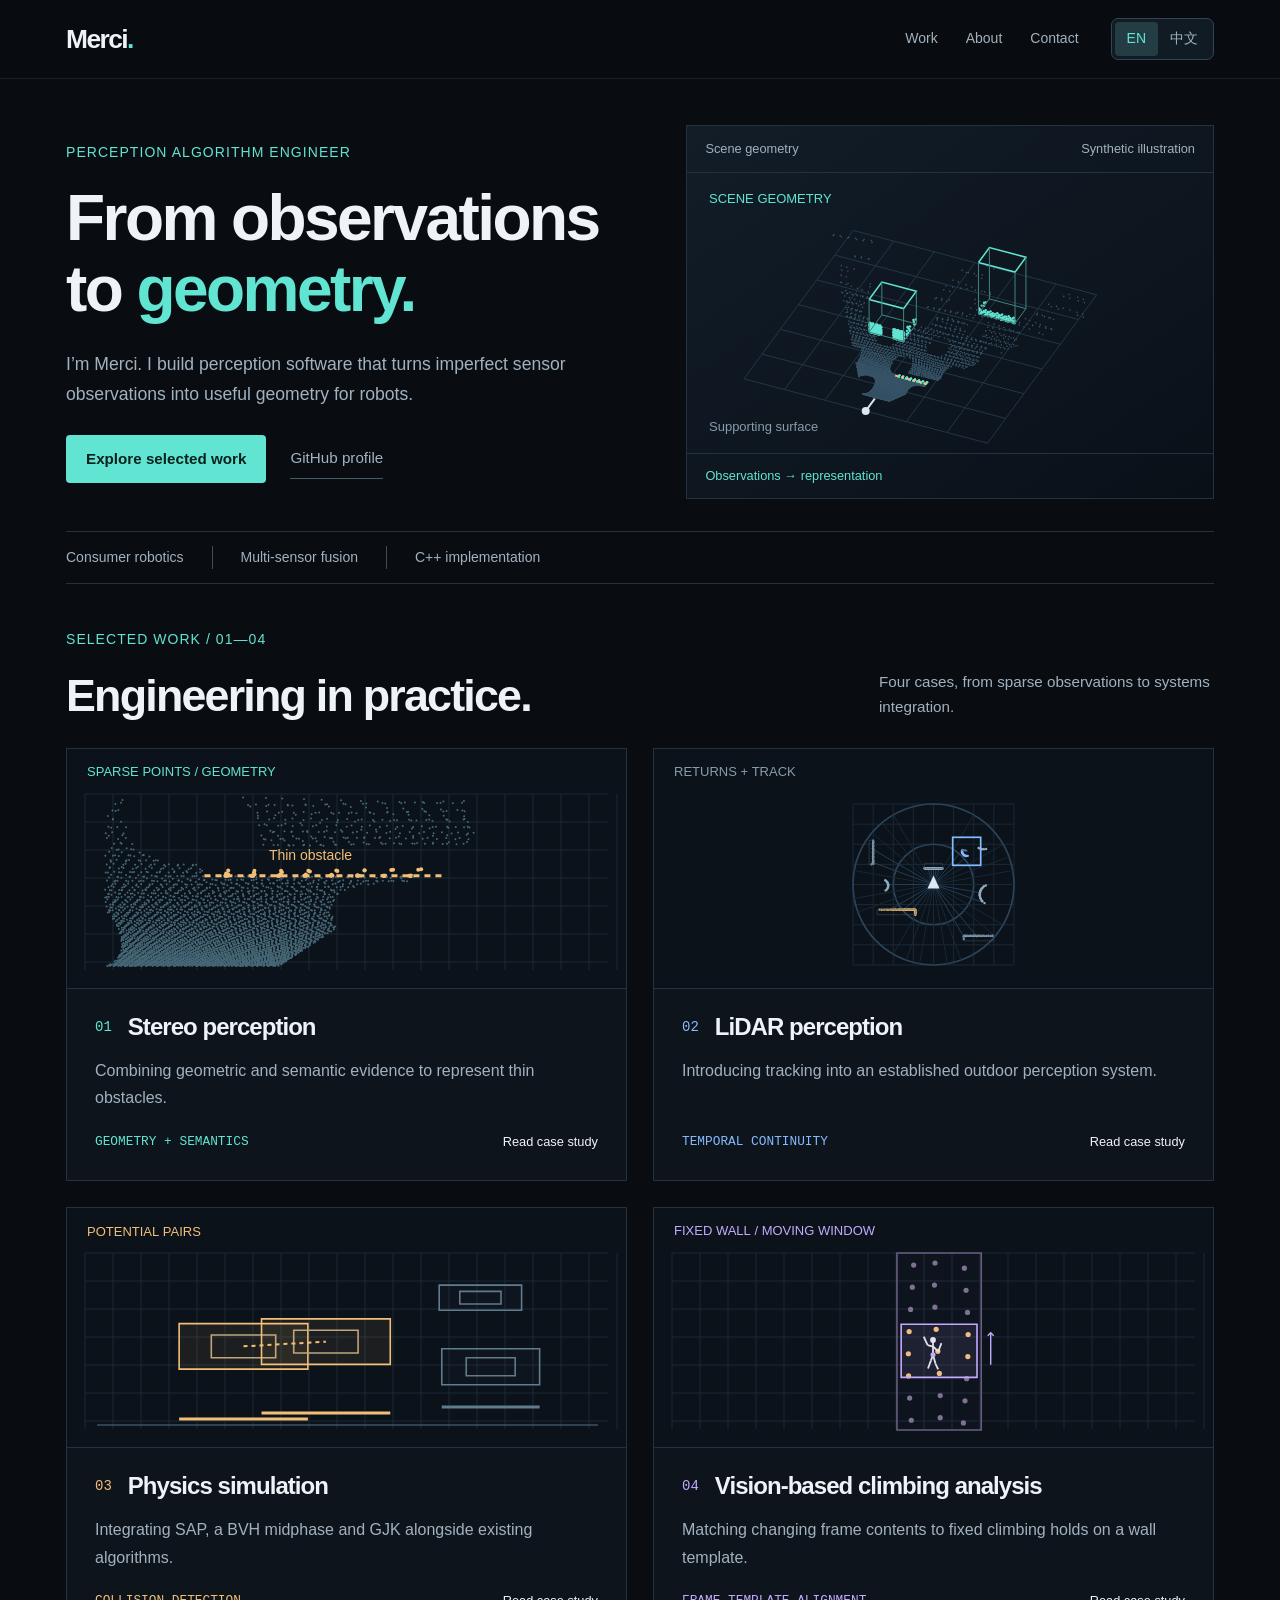
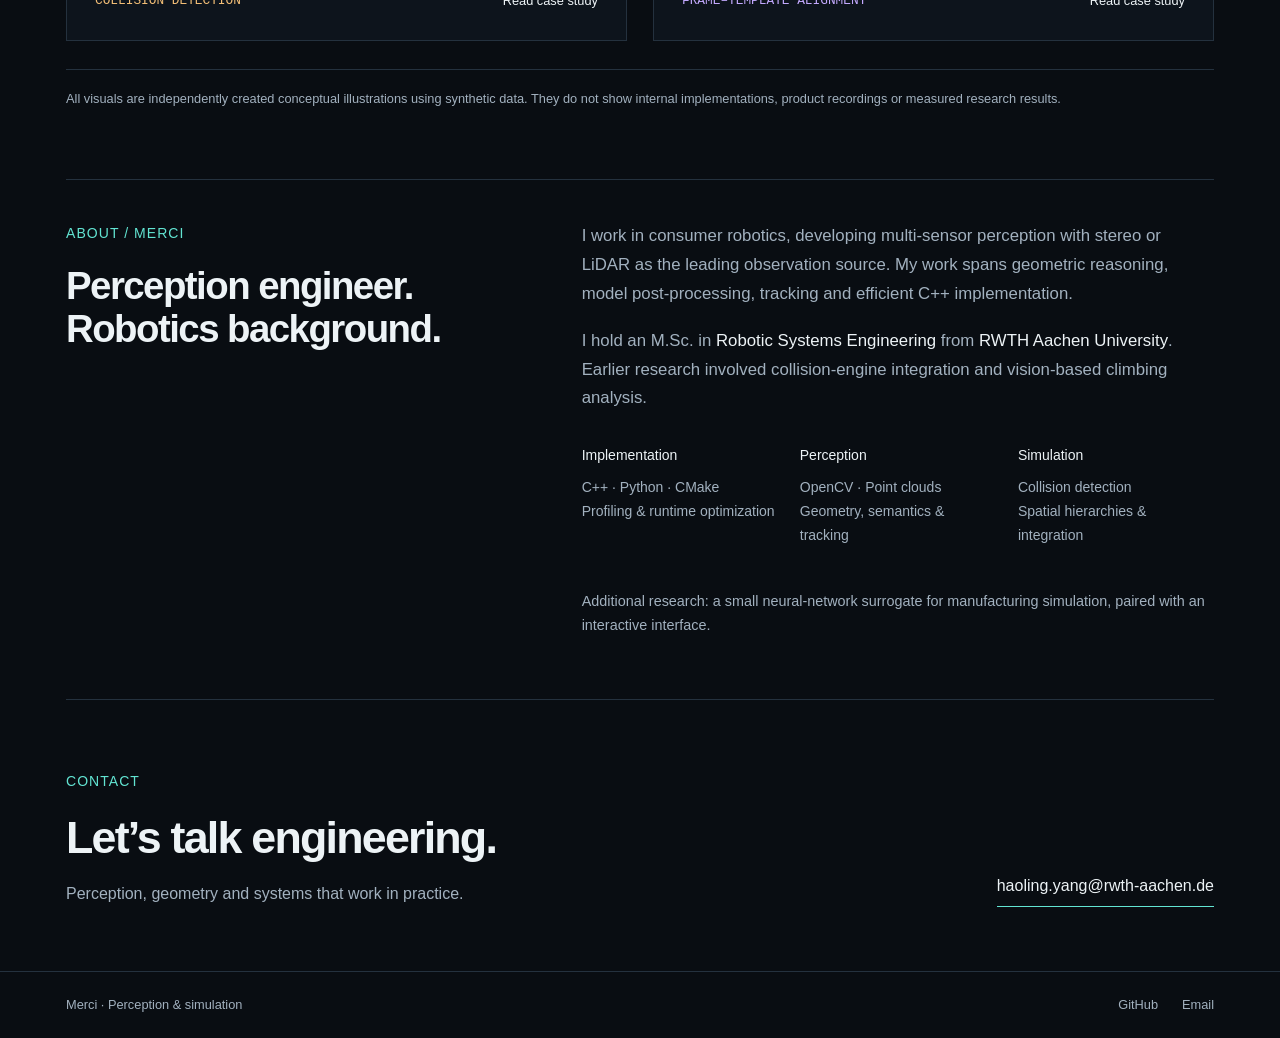
==== index.html @ d560c9bb "Add Merci bilingual portfolio and interactive robotics case studies" ====
<!doctype html><html lang="en" data-route="index.html" data-language="en"><head><meta charset="utf-8"><meta name="viewport" content="width=device-width,initial-scale=1"><meta name="color-scheme" content="dark"><title>Merci — Perception Algorithm Engineer</title><meta name="description" content="I work in consumer robotics, developing multi-sensor perception with stereo or LiDAR as the leading observation source. My work spans geometric reasoning, model post-processing, tracking and efficient C++ implementation."><link rel="alternate" hreflang="zh-CN" href="zh/index.html"><link rel="icon" type="image/svg+xml" href="assets/favicon.svg"><link rel="stylesheet" href="assets/style.css"><script src="assets/app.js" defer></script></head><body><a class="skip" href="#main">Skip to content</a><header><div class="wrap"><a class="brand" href="index.html" aria-label="Merci">Merci<span>.</span></a><div class="header-right"><nav aria-label="Main navigation"><a href="index.html#work">Work</a><a href="index.html#about">About</a><a href="index.html#contact">Contact</a></nav><div class="language-switch" role="group" aria-label="Language"><a href="index.html" data-set-language="en" lang="en" hreflang="en" aria-label="English" aria-current="true">EN</a><a href="zh/index.html" data-set-language="zh" lang="zh-CN" hreflang="zh-CN" aria-label="简体中文">中文</a></div></div></div></header><main id="main"><section class="hero" aria-labelledby="hero-title"><div><div class="eyebrow">Perception Algorithm Engineer</div><h1 id="hero-title">From observations<br>to <span>geometry.</span></h1><p class="intro">I’m Merci. I build perception software that turns imperfect sensor observations into useful geometry for robots.</p><div class="hero-actions"><a class="primary-link" href="#work">Explore selected work</a><a class="text-link secondary-link" href="https://github.com/hyandnn">GitHub profile</a></div></div><div class="hero-visual"><div class="visual-top"><span>Scene geometry</span><span>Synthetic illustration</span></div><canvas data-scene="hero" role="img" aria-label="Scene geometry"></canvas><div class="visual-bottom"><span>Observations → representation</span></div></div></section><div class="info-strip"><span>Consumer robotics</span><span>Multi-sensor fusion</span><span>C++ implementation</span></div><section id="work" aria-labelledby="work-title"><div class="section-top"><div><div class="eyebrow">Selected work / 01—04</div><h2 id="work-title">Engineering in practice.</h2></div><p>Four cases, from sparse observations to systems integration.</p></div><div class="work-grid"><a class="project-card " href="projects/stereo.html"><div class="card-view"><canvas data-scene="stereo-cover" data-preview="true" role="img" aria-label="Combining geometric and semantic evidence to represent thin obstacles."></canvas></div><div class="card-copy"><div class="card-heading"><span class="index">01</span><h3>Stereo perception</h3></div><p>Combining geometric and semantic evidence to represent thin obstacles.</p><div class="card-foot"><span class="mono">GEOMETRY + SEMANTICS</span><span>Read case study</span></div></div></a><a class="project-card blue" href="projects/lidar.html"><div class="card-view"><canvas data-scene="lidar-cover" data-preview="true" role="img" aria-label="Introducing tracking into an established outdoor perception system."></canvas></div><div class="card-copy"><div class="card-heading"><span class="index">02</span><h3>LiDAR perception</h3></div><p>Introducing tracking into an established outdoor perception system.</p><div class="card-foot"><span class="mono">TEMPORAL CONTINUITY</span><span>Read case study</span></div></div></a><a class="project-card gold" href="projects/collision.html"><div class="card-view"><canvas data-scene="collision-cover" data-preview="true" role="img" aria-label="Integrating SAP, a BVH midphase and GJK alongside existing algorithms."></canvas></div><div class="card-copy"><div class="card-heading"><span class="index">03</span><h3>Physics simulation</h3></div><p>Integrating SAP, a BVH midphase and GJK alongside existing algorithms.</p><div class="card-foot"><span class="mono">COLLISION DETECTION</span><span>Read case study</span></div></div></a><a class="project-card purple" href="projects/motion.html"><div class="card-view"><canvas data-scene="motion-cover" data-preview="true" role="img" aria-label="Matching changing frame contents to fixed climbing holds on a wall template."></canvas></div><div class="card-copy"><div class="card-heading"><span class="index">04</span><h3>Vision-based climbing analysis</h3></div><p>Matching changing frame contents to fixed climbing holds on a wall template.</p><div class="card-foot"><span class="mono">FRAME–TEMPLATE ALIGNMENT</span><span>Read case study</span></div></div></a></div><p class="notice">All visuals are independently created conceptual illustrations using synthetic data. They do not show internal implementations, product recordings or measured research results.</p></section><section class="about" id="about" aria-labelledby="about-title"><div><div class="eyebrow">About / Merci</div><h2 id="about-title">Perception engineer.<br>Robotics background.</h2></div><div class="about-text"><p>I work in consumer robotics, developing multi-sensor perception with stereo or LiDAR as the leading observation source. My work spans geometric reasoning, model post-processing, tracking and efficient C++ implementation.</p><p>I hold an M.Sc. in <b>Robotic Systems Engineering</b> from <b>RWTH Aachen University</b>. Earlier research involved collision-engine integration and vision-based climbing analysis.</p><div class="toolkit"><div><b>Implementation</b><p>C++ · Python · CMake<br>Profiling & runtime optimization</p></div><div><b>Perception</b><p>OpenCV · Point clouds<br>Geometry, semantics & tracking</p></div><div><b>Simulation</b><p>Collision detection<br>Spatial hierarchies & integration</p></div></div><p class="additional">Additional research: a small neural-network surrogate for manufacturing simulation, paired with an interactive interface.</p></div></section><section class="contact" id="contact" aria-labelledby="contact-title"><div><div class="eyebrow">Contact</div><h2 id="contact-title">Let’s talk engineering.</h2><p>Perception, geometry and systems that work in practice.</p></div><a class="text-link" href="mailto:haoling.yang@rwth-aachen.de">haoling.yang@rwth-aachen.de</a></section></main><footer><div class="wrap"><span>Merci · Perception & simulation</span><div class="footer-links"><a href="https://github.com/hyandnn">GitHub</a><a href="mailto:haoling.yang@rwth-aachen.de">Email</a></div></div></footer></body></html>
---- assets/style.css ----
@charset "UTF-8";
:root{color-scheme:dark;--bg:#090d12;--panel:#0e151e;--line:#24313e;--text:#edf3f6;--muted:#a2b1bf;--accent:#62e4d2;--blue:#85bbff;--gold:#f3bf77;--purple:#c4aaff;--max:1220px;--sans:-apple-system,BlinkMacSystemFont,"Segoe UI",Roboto,"PingFang SC","Microsoft YaHei","Source Han Sans SC","Noto Sans SC","Noto Sans CJK SC",sans-serif;font-family:var(--sans);font-size:16px}
*{box-sizing:border-box}html{scroll-behavior:smooth;scroll-padding-top:110px}body{margin:0;background:var(--bg);color:var(--text);line-height:1.7;-webkit-font-smoothing:antialiased}a{color:inherit;text-decoration:none}button,input{font:inherit}button,a,input{touch-action:manipulation}a:focus-visible,button:focus-visible,input:focus-visible{outline:2px solid var(--accent);outline-offset:4px}::selection{background:#62e4d244}p{margin:0 0 1.2rem}h1,h2,h3{line-height:1.12;letter-spacing:-.04em;margin:0;font-weight:600}h1{font-size:clamp(3rem,5vw,4.8rem)}h2{font-size:clamp(2rem,3.5vw,2.8rem)}h3{font-size:1.5rem}main,.wrap{max-width:var(--max);margin:auto;padding-inline:36px}.mono,.index,.flow-index{font-family:"SFMono-Regular",Consolas,"Liberation Mono",var(--sans)}.eyebrow{font-size:.875rem;letter-spacing:.075em;text-transform:uppercase;color:var(--accent);margin-bottom:18px}.muted{color:var(--muted)}.skip{position:absolute;left:16px;top:-100px;padding:12px;background:var(--panel);z-index:10}.skip:focus{top:16px}canvas{display:block;width:100%}.gold{--accent:var(--gold)}.purple{--accent:var(--purple)}.blue{--accent:var(--blue)}
header{border-bottom:1px solid #24313e99;background:#090d12f2;position:sticky;top:0;z-index:5;backdrop-filter:blur(14px)}header .wrap{min-height:78px;display:flex;align-items:center;justify-content:space-between;gap:24px}.brand{font-size:1.65rem;letter-spacing:-.06em;font-weight:700}.brand span{color:var(--accent)}.header-right{display:flex;align-items:center;gap:32px}nav{display:flex;gap:28px;font-size:.875rem;color:var(--muted)}nav a:hover,footer a:hover{color:var(--accent)}.language-switch{display:inline-flex;padding:3px;border:1px solid #344452;border-radius:7px;background:#111b24;flex-shrink:0}.language-switch a{padding:5px 12px;border-radius:4px;min-height:34px;font-size:.875rem;display:flex;align-items:center;color:var(--muted)}.language-switch a[aria-current]{background:#243c43;color:var(--accent)}.language-switch a:hover{color:var(--text)}
.hero{display:grid;grid-template-columns:1.1fr 1fr;gap:40px;align-items:center;padding-block:46px 32px}.hero h1{margin-bottom:24px}.hero h1 span{color:var(--accent)}.hero .intro{color:var(--muted);font-size:1.1rem;max-width:520px}.hero-actions{display:flex;gap:24px;align-items:center;flex-wrap:wrap;margin-top:25px}.text-link{display:inline-flex;align-items:center;border-bottom:1px solid var(--accent);padding-block:7px;font-size:.95rem}.text-link:hover{color:var(--accent)}.primary-link{display:inline-flex;align-items:center;justify-content:center;background:var(--accent);color:#08211f;padding:11px 20px;min-height:46px;border-radius:4px;font-size:.95rem;font-weight:600}.primary-link:hover{background:#8beedd}.secondary-link{color:var(--muted);border-color:#455c68}.hero-visual{min-width:0;border:1px solid var(--line);background:linear-gradient(145deg,#121d28,#0a1018)}.visual-top{display:flex;justify-content:space-between;gap:16px;padding:12px 18px;border-bottom:1px solid var(--line);color:var(--muted);font-size:.8rem}.hero-visual canvas{height:280px}.visual-bottom{padding:11px 18px;border-top:1px solid var(--line);font-size:.8rem;color:var(--accent)}
.info-strip{display:flex;flex-wrap:wrap;gap:12px 28px;border-block:1px solid var(--line);padding-block:14px;margin-bottom:44px;color:var(--muted);font-size:.875rem}.info-strip span+span{border-left:1px solid #3b4d5c;padding-left:28px}.section-top{display:flex;justify-content:space-between;gap:30px;align-items:end;margin-bottom:28px}.section-top p{color:var(--muted);max-width:335px;margin:0;font-size:.95rem}.work-grid{display:grid;grid-template-columns:1fr 1fr;gap:26px}.project-card{border:1px solid var(--line);background:#0d141c;transition:border-color .2s,transform .2s;overflow:hidden;min-width:0}.project-card:hover{border-color:var(--accent);transform:translateY(-3px)}.card-view{height:240px;background:#0b121a;border-bottom:1px solid var(--line);position:relative}.card-view canvas{height:100%}.card-copy{padding:25px 28px 28px}.card-heading{display:flex;gap:16px;align-items:center;margin-bottom:16px}.index{font-size:.875rem;color:var(--accent);flex-shrink:0}.card-copy h3{font-size:1.5rem}.card-copy p{color:var(--muted);min-height:3.4rem;font-size:1rem}.card-foot{display:flex;flex-wrap:wrap;justify-content:space-between;gap:10px 20px;font-size:.8rem;color:var(--accent)}.card-foot span:last-child{color:var(--text)}.notice{color:var(--muted);font-size:.8rem;border-top:1px solid var(--line);padding-top:18px;margin-top:28px}
.about{display:grid;grid-template-columns:1fr 1.4fr;gap:64px;margin-block:70px;padding-block:42px;border-block:1px solid var(--line)}.about h2{font-size:clamp(1.9rem,3vw,2.7rem)}.about-text>p{font-size:1.05rem;color:var(--muted)}.about-text b{color:var(--text);font-weight:500}.toolkit{display:grid;grid-template-columns:repeat(3,1fr);gap:22px;margin-top:28px}.toolkit b{font-size:.875rem;font-weight:500}.toolkit p{margin-top:8px;font-size:.875rem;color:var(--muted)}.about-text>.additional{font-size:.9rem;margin-top:22px}.contact{display:flex;align-items:end;justify-content:space-between;gap:32px;margin-bottom:64px}.contact p{color:var(--muted);margin:18px 0 0}.contact a{font-size:1rem;overflow-wrap:anywhere}footer{border-top:1px solid var(--line);color:var(--muted);font-size:.8rem}footer .wrap{padding-block:22px;display:flex;gap:24px;justify-content:space-between}.footer-links{display:flex;gap:24px}
.back{display:inline-block;color:var(--muted);margin-top:30px;font-size:.875rem}.back:hover{color:var(--accent)}.case-head{padding-block:34px 36px;max-width:980px}.case-head h1{font-size:clamp(2.65rem,5vw,4.4rem);max-width:950px;margin-bottom:24px}.case-head .lead{font-size:1.15rem;color:var(--muted);max-width:820px}.case-meta{display:grid;grid-template-columns:1fr 1fr;gap:36px;border-top:1px solid var(--line);margin-top:28px;padding-top:22px;font-size:.95rem}.case-meta .label{color:var(--muted);font-size:.8rem;letter-spacing:.05em;display:block;margin-bottom:7px}.case-meta p{margin:0}.demo{border:1px solid var(--line);background:var(--panel);margin-block:0 44px;overflow:hidden}.demo-head{padding:16px 22px;display:flex;justify-content:space-between;gap:20px;border-bottom:1px solid var(--line);font-size:.875rem}.demo-head span:last-child{color:var(--muted);font-size:.8rem}.demo>canvas{height:410px}.demo-controls{display:flex;gap:24px;align-items:center;padding:15px 22px;border-top:1px solid var(--line);flex-wrap:wrap}.demo-controls button{background:#192733;color:var(--text);border:1px solid #415164;padding:8px 18px;border-radius:4px;min-height:44px;cursor:pointer}.demo-controls button:hover{border-color:var(--accent)}.timeline{display:flex;align-items:center;gap:14px;flex:1;min-width:160px}.timeline input{width:100%;accent-color:var(--accent);min-height:32px}.timeline output{font-family:Consolas,monospace;font-size:.8rem;color:var(--muted);min-width:54px}.layers{display:flex;gap:20px;flex-wrap:wrap;font-size:.875rem}.layers label{display:flex;gap:8px;align-items:center;cursor:pointer;min-height:34px}.layers input{accent-color:var(--accent);width:17px;height:17px}.demo-caption{color:var(--muted);font-size:.875rem;padding:15px 22px 20px;margin:0;max-width:1000px}.phase-grid{display:grid;grid-template-columns:repeat(3,minmax(0,1fr))}.phase{margin:0;min-width:0}.phase+.phase{border-left:1px solid var(--line)}.phase canvas{height:325px}.phase figcaption{padding:17px 20px 20px;border-top:1px solid #24313e88}.phase figcaption h3{font-size:1rem;letter-spacing:0;line-height:1.4;margin-bottom:8px}.phase figcaption p{font-size:.875rem;color:var(--muted);margin:0;line-height:1.6}
.story{display:grid;grid-template-columns:180px minmax(0,1fr);gap:50px;margin-bottom:48px}.story-index{font-size:.875rem;color:var(--muted);padding-top:5px}.story-body{max-width:830px;min-width:0}.story-body h2{font-size:1.85rem;margin-bottom:22px}.story-body p{color:#bcc8d3;line-height:1.8}.story-body b{color:var(--text);font-weight:500}.method-flow{display:flex;list-style:none;gap:12px;padding:0;margin:4px 0 25px}.method-flow li{position:relative;flex:1;min-width:0;border:1px solid #3a4b58;background:#121e28;padding:17px 15px}.method-flow li+li:before{content:"";position:absolute;left:-13px;top:32px;width:12px;height:1px;background:var(--accent)}.flow-index{font-size:.75rem;color:var(--accent)}.method-flow h3{font-size:.95rem;line-height:1.5;letter-spacing:0;margin:8px 0}.method-flow p{font-size:.875rem;line-height:1.55;margin:0}.decision-grid{display:grid;grid-template-columns:1fr 1fr;gap:22px}.decision{border-top:1px solid var(--line);padding-top:18px}.decision h3{font-size:1.05rem;line-height:1.45;letter-spacing:0;margin-bottom:12px}.decision p{font-size:.95rem}.case-nav{display:flex;justify-content:space-between;gap:24px;border-top:1px solid var(--line);padding-block:28px 50px}.case-nav a{font-size:1rem}.case-nav small{color:var(--muted);display:block;font-size:.8rem;margin-bottom:7px}.case-nav div:last-child{text-align:right}.empty-page{min-height:60vh;padding-block:80px}.empty-page .text-link{margin-top:28px}
html:lang(zh-CN) h1,html:lang(zh-CN) h2,html:lang(zh-CN) h3{letter-spacing:-.02em;line-height:1.3}html:lang(zh-CN) .eyebrow{letter-spacing:.08em}html:lang(zh-CN) .hero h1{font-size:clamp(2.8rem,4.7vw,4.1rem)}html:lang(zh-CN) .case-head h1{font-size:clamp(2.5rem,4.7vw,4rem)}
@media(max-width:980px){main,.wrap{padding-inline:24px}.hero{gap:24px}.hero h1{font-size:clamp(2.5rem,5vw,3.8rem)}.hero-visual canvas{height:260px}.header-right{gap:24px}nav{gap:24px}.about{gap:32px;grid-template-columns:1fr 1.6fr}.toolkit{grid-template-columns:1fr 1fr}.story{grid-template-columns:130px minmax(0,1fr);gap:28px}.phase canvas{height:290px}.phase figcaption{padding:15px}.contact{align-items:start;flex-direction:column}.method-flow{flex-direction:column}.method-flow li{flex-basis:auto}.method-flow li+li:before{left:30px;top:-13px;width:1px;height:12px}}
@media(max-width:760px){.phase-grid{grid-template-columns:1fr}.phase+.phase{border-left:0;border-top:1px solid var(--line)}.phase canvas{height:300px}.phase figcaption{padding:16px 20px}.phase figcaption h3{font-size:1.05rem}.demo>canvas{height:350px}.story{display:block}.story-index{margin-bottom:12px}.hero{grid-template-columns:1fr;gap:28px;padding-block:30px 24px}.hero h1{font-size:clamp(2.7rem,7vw,3.8rem)}.hero-visual canvas{height:250px}.info-strip{margin-bottom:32px}.section-top{display:block}.section-top p{margin-top:16px}.work-grid{gap:20px}.card-copy{padding:22px}.card-view{height:210px}.about{grid-template-columns:1fr;gap:24px;margin-block:50px;padding-block:30px}.story-body h2{font-size:1.7rem}.case-head h1{font-size:clamp(2.5rem,6vw,3.4rem)}html:lang(zh-CN) .hero h1{font-size:clamp(2.5rem,7vw,3.5rem)}html:lang(zh-CN) .case-head h1{font-size:clamp(2.3rem,6vw,3.2rem)}}
@media(max-width:560px){main,.wrap{padding-inline:20px}.work-grid{grid-template-columns:1fr}.card-view{height:225px}.card-copy p{min-height:0}.card-copy h3{font-size:1.45rem}.case-meta{grid-template-columns:1fr;gap:20px}.case-head{padding-block:28px}.case-head .lead{font-size:1.05rem}.demo-head{padding:15px 16px;flex-direction:column;gap:4px}.demo-controls{padding:14px 16px;gap:16px}.timeline{flex-basis:60%}.layers{gap:16px}.demo-caption{padding:14px 16px 18px}.demo{margin-bottom:34px}.decision-grid{grid-template-columns:1fr;gap:12px}.method-flow{display:flex;flex-direction:column;gap:12px}.method-flow li{flex-basis:auto;padding:15px 18px}.method-flow li+li:before{left:30px;top:-13px;width:1px;height:12px}.method-flow h3{margin:4px 0}.info-strip{gap:8px 14px;font-size:.8rem}.info-strip span+span{padding-left:14px}.toolkit{gap:18px}.contact{margin-bottom:45px}.contact a{font-size:.9rem}.case-nav a{font-size:.9rem}.case-nav{gap:20px}footer .wrap{flex-direction:column;gap:12px}.hero-actions{gap:18px}.hero .intro{font-size:1.05rem}.visual-top{font-size:.8rem}.notice{font-size:.8rem}}
@media(max-width:480px){.hero-visual{display:none}header .wrap{display:grid;grid-template-columns:1fr auto;gap:8px 16px;padding-block:10px}.header-right{display:contents}.language-switch{grid-column:2;grid-row:1}.brand{grid-column:1;grid-row:1;font-size:1.5rem}nav{grid-column:1/-1;grid-row:2;justify-content:space-between;gap:24px;font-size:.875rem}.language-switch a{min-height:32px;padding:3px 12px}.hero h1{font-size:clamp(2.3rem,9vw,3rem)}html:lang(zh-CN) .hero h1{font-size:clamp(2.2rem,9vw,2.9rem)}.hero-actions .primary-link{padding-inline:16px}.info-strip span{border:0!important;padding:0!important}.info-strip{justify-content:space-between;gap:8px;font-size:.8rem}.case-head h1{font-size:2.5rem}html:lang(zh-CN) .case-head h1{font-size:2.2rem}}
@media(prefers-reduced-motion:reduce){html{scroll-behavior:auto}.project-card{transition:none}.project-card:hover{transform:none}}
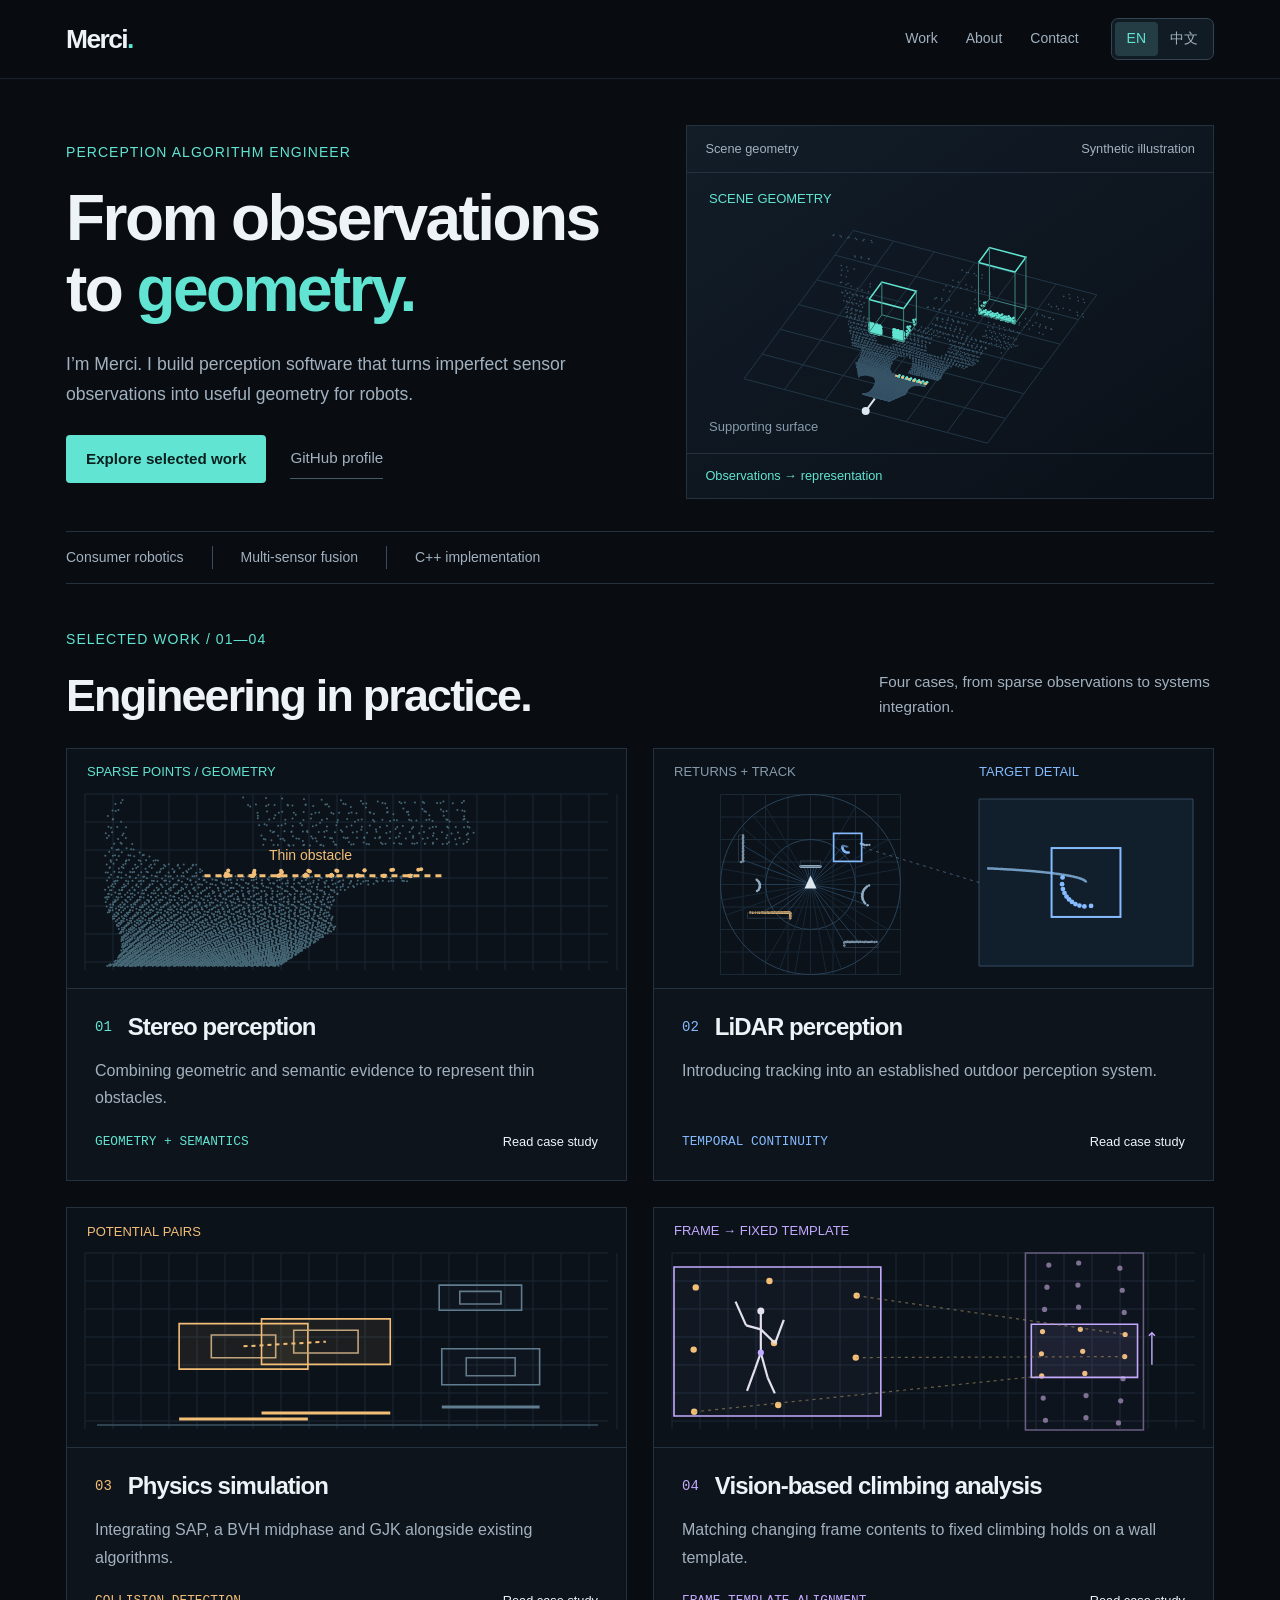
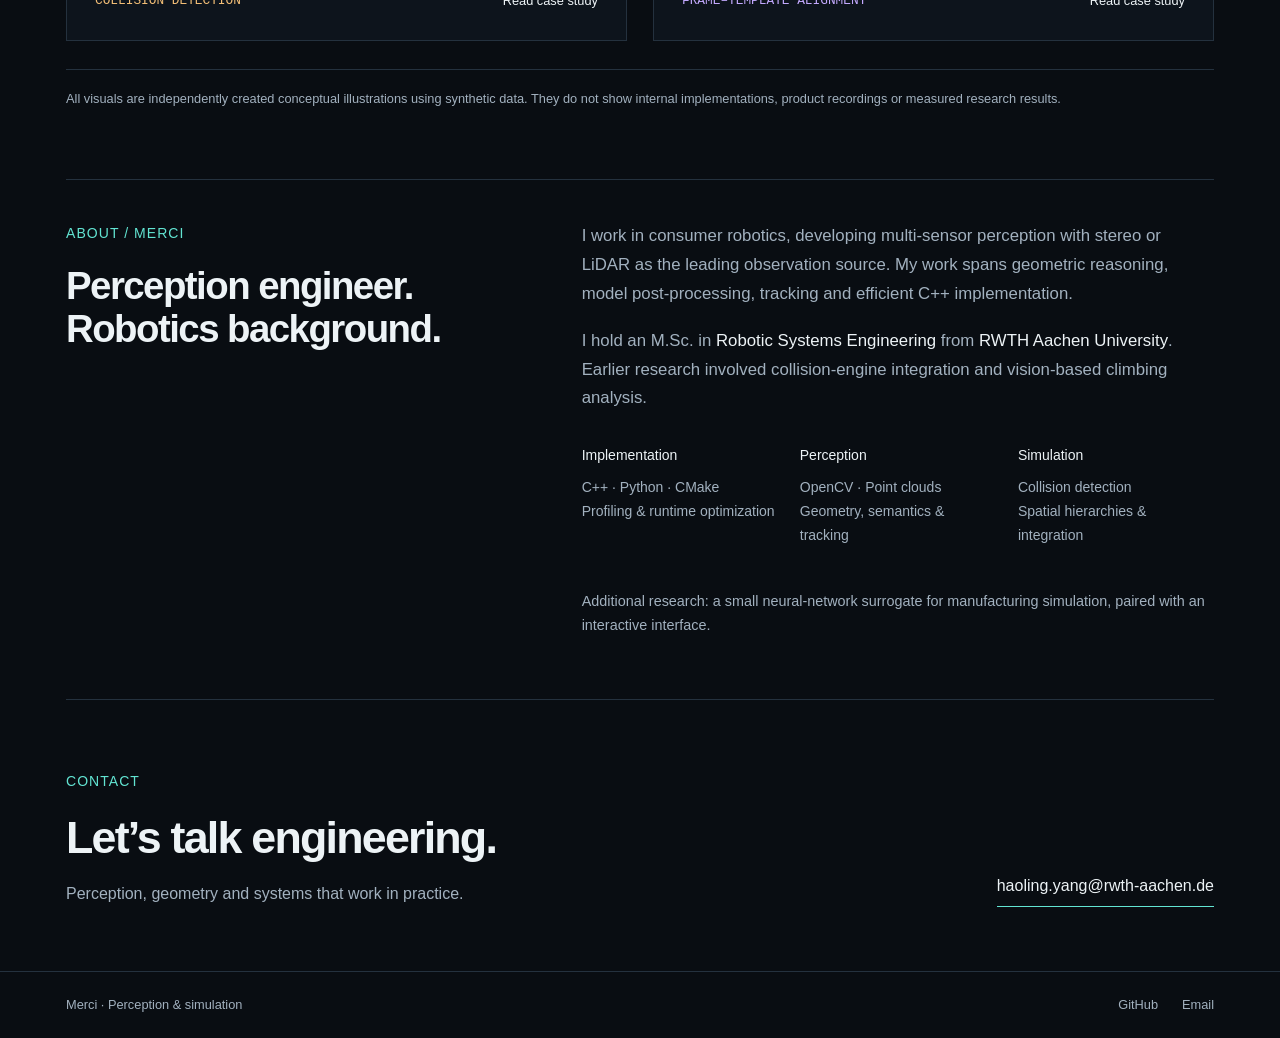
==== commit 6d1b6242: "Version static assets so typography and cover updates bypass stale caches" ====
--- a/index.html
+++ b/index.html
@@ -1 +1 @@
-<!doctype html><html lang="en" data-route="index.html" data-language="en"><head><meta charset="utf-8"><meta name="viewport" content="width=device-width,initial-scale=1"><meta name="color-scheme" content="dark"><title>Merci — Perception Algorithm Engineer</title><meta name="description" content="I work in consumer robotics, developing multi-sensor perception with stereo or LiDAR as the leading observation source. My work spans geometric reasoning, model post-processing, tracking and efficient C++ implementation."><link rel="alternate" hreflang="zh-CN" href="zh/index.html"><link rel="icon" type="image/svg+xml" href="assets/favicon.svg"><link rel="stylesheet" href="assets/style.css"><script src="assets/app.js" defer></script></head><body><a class="skip" href="#main">Skip to content</a><header><div class="wrap"><a class="brand" href="index.html" aria-label="Merci">Merci<span>.</span></a><div class="header-right"><nav aria-label="Main navigation"><a href="index.html#work">Work</a><a href="index.html#about">About</a><a href="index.html#contact">Contact</a></nav><div class="language-switch" role="group" aria-label="Language"><a href="index.html" data-set-language="en" lang="en" hreflang="en" aria-label="English" aria-current="true">EN</a><a href="zh/index.html" data-set-language="zh" lang="zh-CN" hreflang="zh-CN" aria-label="简体中文">中文</a></div></div></div></header><main id="main"><section class="hero" aria-labelledby="hero-title"><div><div class="eyebrow">Perception Algorithm Engineer</div><h1 id="hero-title">From observations<br>to <span>geometry.</span></h1><p class="intro">I’m Merci. I build perception software that turns imperfect sensor observations into useful geometry for robots.</p><div class="hero-actions"><a class="primary-link" href="#work">Explore selected work</a><a class="text-link secondary-link" href="https://github.com/hyandnn">GitHub profile</a></div></div><div class="hero-visual"><div class="visual-top"><span>Scene geometry</span><span>Synthetic illustration</span></div><canvas data-scene="hero" role="img" aria-label="Scene geometry"></canvas><div class="visual-bottom"><span>Observations → representation</span></div></div></section><div class="info-strip"><span>Consumer robotics</span><span>Multi-sensor fusion</span><span>C++ implementation</span></div><section id="work" aria-labelledby="work-title"><div class="section-top"><div><div class="eyebrow">Selected work / 01—04</div><h2 id="work-title">Engineering in practice.</h2></div><p>Four cases, from sparse observations to systems integration.</p></div><div class="work-grid"><a class="project-card " href="projects/stereo.html"><div class="card-view"><canvas data-scene="stereo-cover" data-preview="true" role="img" aria-label="Combining geometric and semantic evidence to represent thin obstacles."></canvas></div><div class="card-copy"><div class="card-heading"><span class="index">01</span><h3>Stereo perception</h3></div><p>Combining geometric and semantic evidence to represent thin obstacles.</p><div class="card-foot"><span class="mono">GEOMETRY + SEMANTICS</span><span>Read case study</span></div></div></a><a class="project-card blue" href="projects/lidar.html"><div class="card-view"><canvas data-scene="lidar-cover" data-preview="true" role="img" aria-label="Introducing tracking into an established outdoor perception system."></canvas></div><div class="card-copy"><div class="card-heading"><span class="index">02</span><h3>LiDAR perception</h3></div><p>Introducing tracking into an established outdoor perception system.</p><div class="card-foot"><span class="mono">TEMPORAL CONTINUITY</span><span>Read case study</span></div></div></a><a class="project-card gold" href="projects/collision.html"><div class="card-view"><canvas data-scene="collision-cover" data-preview="true" role="img" aria-label="Integrating SAP, a BVH midphase and GJK alongside existing algorithms."></canvas></div><div class="card-copy"><div class="card-heading"><span class="index">03</span><h3>Physics simulation</h3></div><p>Integrating SAP, a BVH midphase and GJK alongside existing algorithms.</p><div class="card-foot"><span class="mono">COLLISION DETECTION</span><span>Read case study</span></div></div></a><a class="project-card purple" href="projects/motion.html"><div class="card-view"><canvas data-scene="motion-cover" data-preview="true" role="img" aria-label="Matching changing frame contents to fixed climbing holds on a wall template."></canvas></div><div class="card-copy"><div class="card-heading"><span class="index">04</span><h3>Vision-based climbing analysis</h3></div><p>Matching changing frame contents to fixed climbing holds on a wall template.</p><div class="card-foot"><span class="mono">FRAME–TEMPLATE ALIGNMENT</span><span>Read case study</span></div></div></a></div><p class="notice">All visuals are independently created conceptual illustrations using synthetic data. They do not show internal implementations, product recordings or measured research results.</p></section><section class="about" id="about" aria-labelledby="about-title"><div><div class="eyebrow">About / Merci</div><h2 id="about-title">Perception engineer.<br>Robotics background.</h2></div><div class="about-text"><p>I work in consumer robotics, developing multi-sensor perception with stereo or LiDAR as the leading observation source. My work spans geometric reasoning, model post-processing, tracking and efficient C++ implementation.</p><p>I hold an M.Sc. in <b>Robotic Systems Engineering</b> from <b>RWTH Aachen University</b>. Earlier research involved collision-engine integration and vision-based climbing analysis.</p><div class="toolkit"><div><b>Implementation</b><p>C++ · Python · CMake<br>Profiling & runtime optimization</p></div><div><b>Perception</b><p>OpenCV · Point clouds<br>Geometry, semantics & tracking</p></div><div><b>Simulation</b><p>Collision detection<br>Spatial hierarchies & integration</p></div></div><p class="additional">Additional research: a small neural-network surrogate for manufacturing simulation, paired with an interactive interface.</p></div></section><section class="contact" id="contact" aria-labelledby="contact-title"><div><div class="eyebrow">Contact</div><h2 id="contact-title">Let’s talk engineering.</h2><p>Perception, geometry and systems that work in practice.</p></div><a class="text-link" href="mailto:haoling.yang@rwth-aachen.de">haoling.yang@rwth-aachen.de</a></section></main><footer><div class="wrap"><span>Merci · Perception & simulation</span><div class="footer-links"><a href="https://github.com/hyandnn">GitHub</a><a href="mailto:haoling.yang@rwth-aachen.de">Email</a></div></div></footer></body></html>+<!doctype html><html lang="en" data-route="index.html" data-language="en"><head><meta charset="utf-8"><meta name="viewport" content="width=device-width,initial-scale=1"><meta name="color-scheme" content="dark"><title>Merci — Perception Algorithm Engineer</title><meta name="description" content="I work in consumer robotics, developing multi-sensor perception with stereo or LiDAR as the leading observation source. My work spans geometric reasoning, model post-processing, tracking and efficient C++ implementation."><link rel="alternate" hreflang="zh-CN" href="zh/index.html"><link rel="icon" type="image/svg+xml" href="assets/favicon.svg"><link rel="stylesheet" href="assets/style.css?v=c287d6a4a9cd"><script src="assets/app.js?v=398218dbc04d" defer></script></head><body><a class="skip" href="#main">Skip to content</a><header><div class="wrap"><a class="brand" href="index.html" aria-label="Merci">Merci<span>.</span></a><div class="header-right"><nav aria-label="Main navigation"><a href="index.html#work">Work</a><a href="index.html#about">About</a><a href="index.html#contact">Contact</a></nav><div class="language-switch" role="group" aria-label="Language"><a href="index.html" data-set-language="en" lang="en" hreflang="en" aria-label="English" aria-current="true">EN</a><a href="zh/index.html" data-set-language="zh" lang="zh-CN" hreflang="zh-CN" aria-label="简体中文">中文</a></div></div></div></header><main id="main"><section class="hero" aria-labelledby="hero-title"><div><div class="eyebrow">Perception Algorithm Engineer</div><h1 id="hero-title">From observations<br>to <span>geometry.</span></h1><p class="intro">I’m Merci. I build perception software that turns imperfect sensor observations into useful geometry for robots.</p><div class="hero-actions"><a class="primary-link" href="#work">Explore selected work</a><a class="text-link secondary-link" href="https://github.com/hyandnn">GitHub profile</a></div></div><div class="hero-visual"><div class="visual-top"><span>Scene geometry</span><span>Synthetic illustration</span></div><canvas data-scene="hero" role="img" aria-label="Scene geometry"></canvas><div class="visual-bottom"><span>Observations → representation</span></div></div></section><div class="info-strip"><span>Consumer robotics</span><span>Multi-sensor fusion</span><span>C++ implementation</span></div><section id="work" aria-labelledby="work-title"><div class="section-top"><div><div class="eyebrow">Selected work / 01—04</div><h2 id="work-title">Engineering in practice.</h2></div><p>Four cases, from sparse observations to systems integration.</p></div><div class="work-grid"><a class="project-card " href="projects/stereo.html"><div class="card-view"><canvas data-scene="stereo-cover" data-preview="true" role="img" aria-label="Combining geometric and semantic evidence to represent thin obstacles."></canvas></div><div class="card-copy"><div class="card-heading"><span class="index">01</span><h3>Stereo perception</h3></div><p>Combining geometric and semantic evidence to represent thin obstacles.</p><div class="card-foot"><span class="mono">GEOMETRY + SEMANTICS</span><span>Read case study</span></div></div></a><a class="project-card blue" href="projects/lidar.html"><div class="card-view"><canvas data-scene="lidar-cover" data-preview="true" role="img" aria-label="Introducing tracking into an established outdoor perception system."></canvas></div><div class="card-copy"><div class="card-heading"><span class="index">02</span><h3>LiDAR perception</h3></div><p>Introducing tracking into an established outdoor perception system.</p><div class="card-foot"><span class="mono">TEMPORAL CONTINUITY</span><span>Read case study</span></div></div></a><a class="project-card gold" href="projects/collision.html"><div class="card-view"><canvas data-scene="collision-cover" data-preview="true" role="img" aria-label="Integrating SAP, a BVH midphase and GJK alongside existing algorithms."></canvas></div><div class="card-copy"><div class="card-heading"><span class="index">03</span><h3>Physics simulation</h3></div><p>Integrating SAP, a BVH midphase and GJK alongside existing algorithms.</p><div class="card-foot"><span class="mono">COLLISION DETECTION</span><span>Read case study</span></div></div></a><a class="project-card purple" href="projects/motion.html"><div class="card-view"><canvas data-scene="motion-cover" data-preview="true" role="img" aria-label="Matching changing frame contents to fixed climbing holds on a wall template."></canvas></div><div class="card-copy"><div class="card-heading"><span class="index">04</span><h3>Vision-based climbing analysis</h3></div><p>Matching changing frame contents to fixed climbing holds on a wall template.</p><div class="card-foot"><span class="mono">FRAME–TEMPLATE ALIGNMENT</span><span>Read case study</span></div></div></a></div><p class="notice">All visuals are independently created conceptual illustrations using synthetic data. They do not show internal implementations, product recordings or measured research results.</p></section><section class="about" id="about" aria-labelledby="about-title"><div><div class="eyebrow">About / Merci</div><h2 id="about-title">Perception engineer.<br>Robotics background.</h2></div><div class="about-text"><p>I work in consumer robotics, developing multi-sensor perception with stereo or LiDAR as the leading observation source. My work spans geometric reasoning, model post-processing, tracking and efficient C++ implementation.</p><p>I hold an M.Sc. in <b>Robotic Systems Engineering</b> from <b>RWTH Aachen University</b>. Earlier research involved collision-engine integration and vision-based climbing analysis.</p><div class="toolkit"><div><b>Implementation</b><p>C++ · Python · CMake<br>Profiling & runtime optimization</p></div><div><b>Perception</b><p>OpenCV · Point clouds<br>Geometry, semantics & tracking</p></div><div><b>Simulation</b><p>Collision detection<br>Spatial hierarchies & integration</p></div></div><p class="additional">Additional research: a small neural-network surrogate for manufacturing simulation, paired with an interactive interface.</p></div></section><section class="contact" id="contact" aria-labelledby="contact-title"><div><div class="eyebrow">Contact</div><h2 id="contact-title">Let’s talk engineering.</h2><p>Perception, geometry and systems that work in practice.</p></div><a class="text-link" href="mailto:haoling.yang@rwth-aachen.de">haoling.yang@rwth-aachen.de</a></section></main><footer><div class="wrap"><span>Merci · Perception & simulation</span><div class="footer-links"><a href="https://github.com/hyandnn">GitHub</a><a href="mailto:haoling.yang@rwth-aachen.de">Email</a></div></div></footer></body></html>
--- a/assets/style.css
+++ b/assets/style.css
@@ -1,5 +1,5 @@
 @charset "UTF-8";
-:root{color-scheme:dark;--bg:#090d12;--panel:#0e151e;--line:#24313e;--text:#edf3f6;--muted:#a2b1bf;--accent:#62e4d2;--blue:#85bbff;--gold:#f3bf77;--purple:#c4aaff;--max:1220px;--sans:-apple-system,BlinkMacSystemFont,"Segoe UI",Roboto,"PingFang SC","Microsoft YaHei","Source Han Sans SC","Noto Sans SC","Noto Sans CJK SC",sans-serif;font-family:var(--sans);font-size:16px}
+:root{color-scheme:dark;--bg:#090d12;--panel:#0e151e;--line:#24313e;--text:#edf3f6;--muted:#a2b1bf;--accent:#62e4d2;--blue:#85bbff;--gold:#f3bf77;--purple:#c4aaff;--max:1220px;--sans:-apple-system,BlinkMacSystemFont,"Segoe UI",Roboto,"Helvetica Neue",Arial,"PingFang SC","Microsoft YaHei","Source Han Sans SC","Noto Sans SC","Noto Sans CJK SC",sans-serif;font-family:var(--sans);font-size:16px}
 *{box-sizing:border-box}html{scroll-behavior:smooth;scroll-padding-top:110px}body{margin:0;background:var(--bg);color:var(--text);line-height:1.7;-webkit-font-smoothing:antialiased}a{color:inherit;text-decoration:none}button,input{font:inherit}button,a,input{touch-action:manipulation}a:focus-visible,button:focus-visible,input:focus-visible{outline:2px solid var(--accent);outline-offset:4px}::selection{background:#62e4d244}p{margin:0 0 1.2rem}h1,h2,h3{line-height:1.12;letter-spacing:-.04em;margin:0;font-weight:600}h1{font-size:clamp(3rem,5vw,4.8rem)}h2{font-size:clamp(2rem,3.5vw,2.8rem)}h3{font-size:1.5rem}main,.wrap{max-width:var(--max);margin:auto;padding-inline:36px}.mono,.index,.flow-index{font-family:"SFMono-Regular",Consolas,"Liberation Mono",var(--sans)}.eyebrow{font-size:.875rem;letter-spacing:.075em;text-transform:uppercase;color:var(--accent);margin-bottom:18px}.muted{color:var(--muted)}.skip{position:absolute;left:16px;top:-100px;padding:12px;background:var(--panel);z-index:10}.skip:focus{top:16px}canvas{display:block;width:100%}.gold{--accent:var(--gold)}.purple{--accent:var(--purple)}.blue{--accent:var(--blue)}
 header{border-bottom:1px solid #24313e99;background:#090d12f2;position:sticky;top:0;z-index:5;backdrop-filter:blur(14px)}header .wrap{min-height:78px;display:flex;align-items:center;justify-content:space-between;gap:24px}.brand{font-size:1.65rem;letter-spacing:-.06em;font-weight:700}.brand span{color:var(--accent)}.header-right{display:flex;align-items:center;gap:32px}nav{display:flex;gap:28px;font-size:.875rem;color:var(--muted)}nav a:hover,footer a:hover{color:var(--accent)}.language-switch{display:inline-flex;padding:3px;border:1px solid #344452;border-radius:7px;background:#111b24;flex-shrink:0}.language-switch a{padding:5px 12px;border-radius:4px;min-height:34px;font-size:.875rem;display:flex;align-items:center;color:var(--muted)}.language-switch a[aria-current]{background:#243c43;color:var(--accent)}.language-switch a:hover{color:var(--text)}
 .hero{display:grid;grid-template-columns:1.1fr 1fr;gap:40px;align-items:center;padding-block:46px 32px}.hero h1{margin-bottom:24px}.hero h1 span{color:var(--accent)}.hero .intro{color:var(--muted);font-size:1.1rem;max-width:520px}.hero-actions{display:flex;gap:24px;align-items:center;flex-wrap:wrap;margin-top:25px}.text-link{display:inline-flex;align-items:center;border-bottom:1px solid var(--accent);padding-block:7px;font-size:.95rem}.text-link:hover{color:var(--accent)}.primary-link{display:inline-flex;align-items:center;justify-content:center;background:var(--accent);color:#08211f;padding:11px 20px;min-height:46px;border-radius:4px;font-size:.95rem;font-weight:600}.primary-link:hover{background:#8beedd}.secondary-link{color:var(--muted);border-color:#455c68}.hero-visual{min-width:0;border:1px solid var(--line);background:linear-gradient(145deg,#121d28,#0a1018)}.visual-top{display:flex;justify-content:space-between;gap:16px;padding:12px 18px;border-bottom:1px solid var(--line);color:var(--muted);font-size:.8rem}.hero-visual canvas{height:280px}.visual-bottom{padding:11px 18px;border-top:1px solid var(--line);font-size:.8rem;color:var(--accent)}
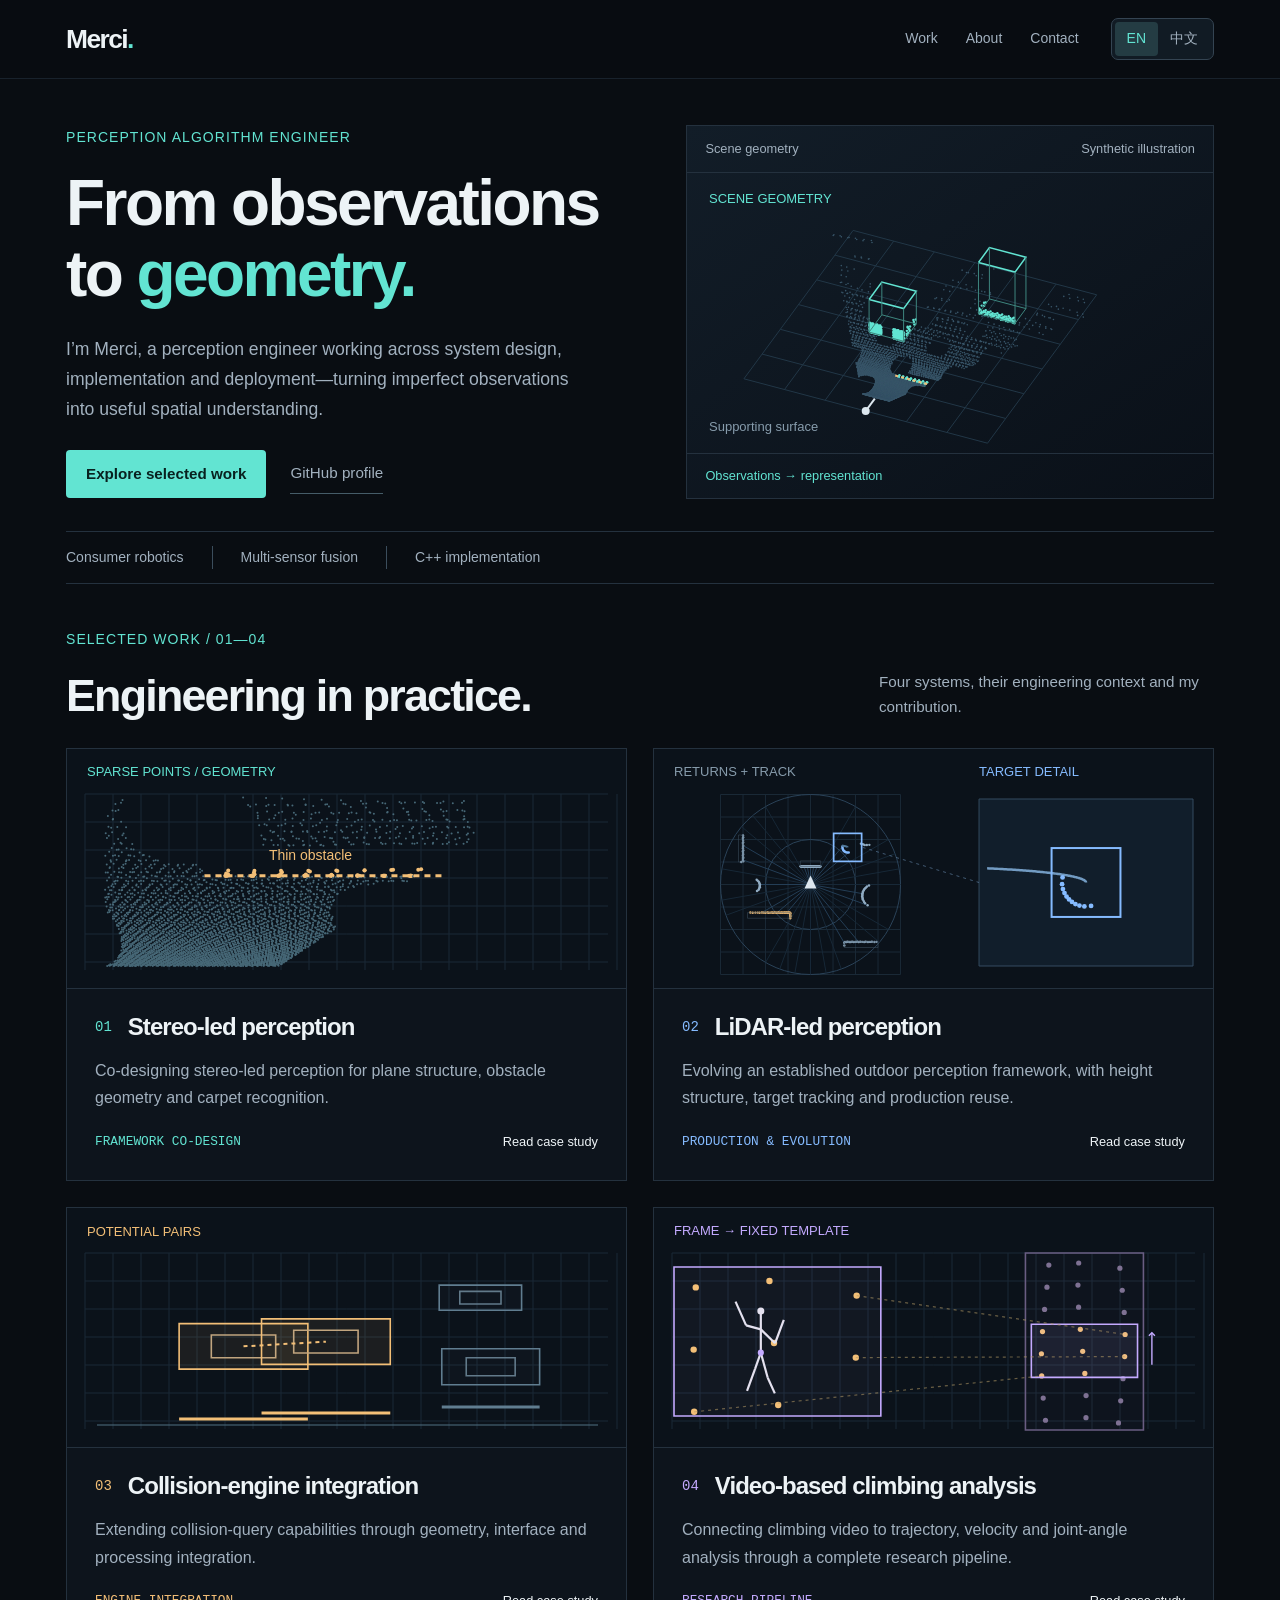
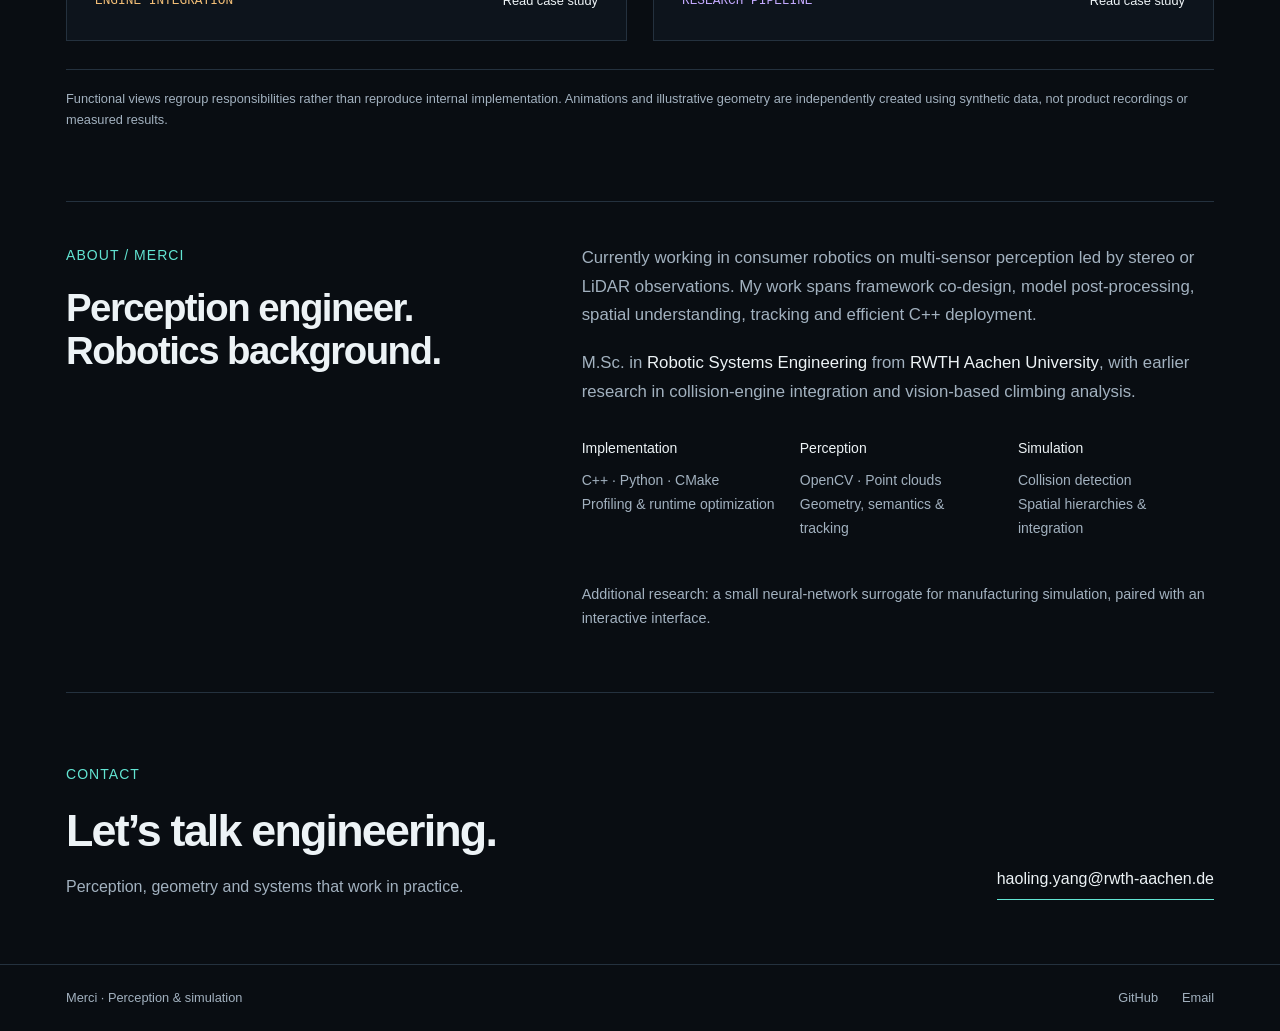
==== commit 95865b25: "feat: expand Merci's portfolio with system-level case studies" ====
--- a/index.html
+++ b/index.html
@@ -1 +1 @@
-<!doctype html><html lang="en" data-route="index.html" data-language="en"><head><meta charset="utf-8"><meta name="viewport" content="width=device-width,initial-scale=1"><meta name="color-scheme" content="dark"><title>Merci — Perception Algorithm Engineer</title><meta name="description" content="I work in consumer robotics, developing multi-sensor perception with stereo or LiDAR as the leading observation source. My work spans geometric reasoning, model post-processing, tracking and efficient C++ implementation."><link rel="alternate" hreflang="zh-CN" href="zh/index.html"><link rel="icon" type="image/svg+xml" href="assets/favicon.svg"><link rel="stylesheet" href="assets/style.css?v=c287d6a4a9cd"><script src="assets/app.js?v=398218dbc04d" defer></script></head><body><a class="skip" href="#main">Skip to content</a><header><div class="wrap"><a class="brand" href="index.html" aria-label="Merci">Merci<span>.</span></a><div class="header-right"><nav aria-label="Main navigation"><a href="index.html#work">Work</a><a href="index.html#about">About</a><a href="index.html#contact">Contact</a></nav><div class="language-switch" role="group" aria-label="Language"><a href="index.html" data-set-language="en" lang="en" hreflang="en" aria-label="English" aria-current="true">EN</a><a href="zh/index.html" data-set-language="zh" lang="zh-CN" hreflang="zh-CN" aria-label="简体中文">中文</a></div></div></div></header><main id="main"><section class="hero" aria-labelledby="hero-title"><div><div class="eyebrow">Perception Algorithm Engineer</div><h1 id="hero-title">From observations<br>to <span>geometry.</span></h1><p class="intro">I’m Merci. I build perception software that turns imperfect sensor observations into useful geometry for robots.</p><div class="hero-actions"><a class="primary-link" href="#work">Explore selected work</a><a class="text-link secondary-link" href="https://github.com/hyandnn">GitHub profile</a></div></div><div class="hero-visual"><div class="visual-top"><span>Scene geometry</span><span>Synthetic illustration</span></div><canvas data-scene="hero" role="img" aria-label="Scene geometry"></canvas><div class="visual-bottom"><span>Observations → representation</span></div></div></section><div class="info-strip"><span>Consumer robotics</span><span>Multi-sensor fusion</span><span>C++ implementation</span></div><section id="work" aria-labelledby="work-title"><div class="section-top"><div><div class="eyebrow">Selected work / 01—04</div><h2 id="work-title">Engineering in practice.</h2></div><p>Four cases, from sparse observations to systems integration.</p></div><div class="work-grid"><a class="project-card " href="projects/stereo.html"><div class="card-view"><canvas data-scene="stereo-cover" data-preview="true" role="img" aria-label="Combining geometric and semantic evidence to represent thin obstacles."></canvas></div><div class="card-copy"><div class="card-heading"><span class="index">01</span><h3>Stereo perception</h3></div><p>Combining geometric and semantic evidence to represent thin obstacles.</p><div class="card-foot"><span class="mono">GEOMETRY + SEMANTICS</span><span>Read case study</span></div></div></a><a class="project-card blue" href="projects/lidar.html"><div class="card-view"><canvas data-scene="lidar-cover" data-preview="true" role="img" aria-label="Introducing tracking into an established outdoor perception system."></canvas></div><div class="card-copy"><div class="card-heading"><span class="index">02</span><h3>LiDAR perception</h3></div><p>Introducing tracking into an established outdoor perception system.</p><div class="card-foot"><span class="mono">TEMPORAL CONTINUITY</span><span>Read case study</span></div></div></a><a class="project-card gold" href="projects/collision.html"><div class="card-view"><canvas data-scene="collision-cover" data-preview="true" role="img" aria-label="Integrating SAP, a BVH midphase and GJK alongside existing algorithms."></canvas></div><div class="card-copy"><div class="card-heading"><span class="index">03</span><h3>Physics simulation</h3></div><p>Integrating SAP, a BVH midphase and GJK alongside existing algorithms.</p><div class="card-foot"><span class="mono">COLLISION DETECTION</span><span>Read case study</span></div></div></a><a class="project-card purple" href="projects/motion.html"><div class="card-view"><canvas data-scene="motion-cover" data-preview="true" role="img" aria-label="Matching changing frame contents to fixed climbing holds on a wall template."></canvas></div><div class="card-copy"><div class="card-heading"><span class="index">04</span><h3>Vision-based climbing analysis</h3></div><p>Matching changing frame contents to fixed climbing holds on a wall template.</p><div class="card-foot"><span class="mono">FRAME–TEMPLATE ALIGNMENT</span><span>Read case study</span></div></div></a></div><p class="notice">All visuals are independently created conceptual illustrations using synthetic data. They do not show internal implementations, product recordings or measured research results.</p></section><section class="about" id="about" aria-labelledby="about-title"><div><div class="eyebrow">About / Merci</div><h2 id="about-title">Perception engineer.<br>Robotics background.</h2></div><div class="about-text"><p>I work in consumer robotics, developing multi-sensor perception with stereo or LiDAR as the leading observation source. My work spans geometric reasoning, model post-processing, tracking and efficient C++ implementation.</p><p>I hold an M.Sc. in <b>Robotic Systems Engineering</b> from <b>RWTH Aachen University</b>. Earlier research involved collision-engine integration and vision-based climbing analysis.</p><div class="toolkit"><div><b>Implementation</b><p>C++ · Python · CMake<br>Profiling & runtime optimization</p></div><div><b>Perception</b><p>OpenCV · Point clouds<br>Geometry, semantics & tracking</p></div><div><b>Simulation</b><p>Collision detection<br>Spatial hierarchies & integration</p></div></div><p class="additional">Additional research: a small neural-network surrogate for manufacturing simulation, paired with an interactive interface.</p></div></section><section class="contact" id="contact" aria-labelledby="contact-title"><div><div class="eyebrow">Contact</div><h2 id="contact-title">Let’s talk engineering.</h2><p>Perception, geometry and systems that work in practice.</p></div><a class="text-link" href="mailto:haoling.yang@rwth-aachen.de">haoling.yang@rwth-aachen.de</a></section></main><footer><div class="wrap"><span>Merci · Perception & simulation</span><div class="footer-links"><a href="https://github.com/hyandnn">GitHub</a><a href="mailto:haoling.yang@rwth-aachen.de">Email</a></div></div></footer></body></html>+<!doctype html><html lang="en" data-route="index.html" data-language="en"><head><meta charset="utf-8"><meta name="viewport" content="width=device-width,initial-scale=1"><meta name="color-scheme" content="dark"><title>Merci — Perception Algorithm Engineer</title><meta name="description" content="Currently working in consumer robotics on multi-sensor perception led by stereo or LiDAR observations. My work spans framework co-design, model post-processing, spatial understanding, tracking and efficient C++ deployment."><link rel="alternate" hreflang="zh-CN" href="zh/index.html"><link rel="icon" type="image/svg+xml" href="assets/favicon.svg"><link rel="stylesheet" href="assets/style.css?v=681cd7728c38"><script src="assets/app.js?v=398218dbc04d" defer></script></head><body><a class="skip" href="#main">Skip to content</a><header><div class="wrap"><a class="brand" href="index.html" aria-label="Merci">Merci<span>.</span></a><div class="header-right"><nav aria-label="Main navigation"><a href="index.html#work">Work</a><a href="index.html#about">About</a><a href="index.html#contact">Contact</a></nav><div class="language-switch" role="group" aria-label="Language"><a href="index.html" data-set-language="en" lang="en" hreflang="en" aria-label="English" aria-current="true">EN</a><a href="zh/index.html" data-set-language="zh" lang="zh-CN" hreflang="zh-CN" aria-label="简体中文">中文</a></div></div></div></header><main id="main"><section class="hero" aria-labelledby="hero-title"><div><div class="eyebrow">Perception Algorithm Engineer</div><h1 id="hero-title">From observations<br>to <span>geometry.</span></h1><p class="intro">I’m Merci, a perception engineer working across system design, implementation and deployment—turning imperfect observations into useful spatial understanding.</p><div class="hero-actions"><a class="primary-link" href="#work">Explore selected work</a><a class="text-link secondary-link" href="https://github.com/hyandnn">GitHub profile</a></div></div><div class="hero-visual"><div class="visual-top"><span>Scene geometry</span><span>Synthetic illustration</span></div><canvas data-scene="hero" role="img" aria-label="Scene geometry"></canvas><div class="visual-bottom"><span>Observations → representation</span></div></div></section><div class="info-strip"><span>Consumer robotics</span><span>Multi-sensor fusion</span><span>C++ implementation</span></div><section id="work" aria-labelledby="work-title"><div class="section-top"><div><div class="eyebrow">Selected work / 01—04</div><h2 id="work-title">Engineering in practice.</h2></div><p>Four systems, their engineering context and my contribution.</p></div><div class="work-grid"><a class="project-card " href="projects/stereo.html"><div class="card-view"><canvas data-scene="stereo-cover" data-preview="true" role="img" aria-label="Co-designing stereo-led perception for plane structure, obstacle geometry and carpet recognition."></canvas></div><div class="card-copy"><div class="card-heading"><span class="index">01</span><h3>Stereo-led perception</h3></div><p>Co-designing stereo-led perception for plane structure, obstacle geometry and carpet recognition.</p><div class="card-foot"><span class="mono">FRAMEWORK CO-DESIGN</span><span>Read case study</span></div></div></a><a class="project-card blue" href="projects/lidar.html"><div class="card-view"><canvas data-scene="lidar-cover" data-preview="true" role="img" aria-label="Evolving an established outdoor perception framework, with height structure, target tracking and production reuse."></canvas></div><div class="card-copy"><div class="card-heading"><span class="index">02</span><h3>LiDAR-led perception</h3></div><p>Evolving an established outdoor perception framework, with height structure, target tracking and production reuse.</p><div class="card-foot"><span class="mono">PRODUCTION & EVOLUTION</span><span>Read case study</span></div></div></a><a class="project-card gold" href="projects/collision.html"><div class="card-view"><canvas data-scene="collision-cover" data-preview="true" role="img" aria-label="Extending collision-query capabilities through geometry, interface and processing integration."></canvas></div><div class="card-copy"><div class="card-heading"><span class="index">03</span><h3>Collision-engine integration</h3></div><p>Extending collision-query capabilities through geometry, interface and processing integration.</p><div class="card-foot"><span class="mono">ENGINE INTEGRATION</span><span>Read case study</span></div></div></a><a class="project-card purple" href="projects/motion.html"><div class="card-view"><canvas data-scene="motion-cover" data-preview="true" role="img" aria-label="Connecting climbing video to trajectory, velocity and joint-angle analysis through a complete research pipeline."></canvas></div><div class="card-copy"><div class="card-heading"><span class="index">04</span><h3>Video-based climbing analysis</h3></div><p>Connecting climbing video to trajectory, velocity and joint-angle analysis through a complete research pipeline.</p><div class="card-foot"><span class="mono">RESEARCH PIPELINE</span><span>Read case study</span></div></div></a></div><p class="notice">Functional views regroup responsibilities rather than reproduce internal implementation. Animations and illustrative geometry are independently created using synthetic data, not product recordings or measured results.</p></section><section class="about" id="about" aria-labelledby="about-title"><div><div class="eyebrow">About / Merci</div><h2 id="about-title">Perception engineer.<br>Robotics background.</h2></div><div class="about-text"><p>Currently working in consumer robotics on multi-sensor perception led by stereo or LiDAR observations. My work spans framework co-design, model post-processing, spatial understanding, tracking and efficient C++ deployment.</p><p>M.Sc. in <b>Robotic Systems Engineering</b> from <b>RWTH Aachen University</b>, with earlier research in collision-engine integration and vision-based climbing analysis.</p><div class="toolkit"><div><b>Implementation</b><p>C++ · Python · CMake<br>Profiling & runtime optimization</p></div><div><b>Perception</b><p>OpenCV · Point clouds<br>Geometry, semantics & tracking</p></div><div><b>Simulation</b><p>Collision detection<br>Spatial hierarchies & integration</p></div></div><p class="additional">Additional research: a small neural-network surrogate for manufacturing simulation, paired with an interactive interface.</p></div></section><section class="contact" id="contact" aria-labelledby="contact-title"><div><div class="eyebrow">Contact</div><h2 id="contact-title">Let’s talk engineering.</h2><p>Perception, geometry and systems that work in practice.</p></div><a class="text-link" href="mailto:haoling.yang@rwth-aachen.de">haoling.yang@rwth-aachen.de</a></section></main><footer><div class="wrap"><span>Merci · Perception & simulation</span><div class="footer-links"><a href="https://github.com/hyandnn">GitHub</a><a href="mailto:haoling.yang@rwth-aachen.de">Email</a></div></div></footer></body></html>
--- a/assets/style.css
+++ b/assets/style.css
@@ -1,15 +1,30 @@
 @charset "UTF-8";
 :root{color-scheme:dark;--bg:#090d12;--panel:#0e151e;--line:#24313e;--text:#edf3f6;--muted:#a2b1bf;--accent:#62e4d2;--blue:#85bbff;--gold:#f3bf77;--purple:#c4aaff;--max:1220px;--sans:-apple-system,BlinkMacSystemFont,"Segoe UI",Roboto,"Helvetica Neue",Arial,"PingFang SC","Microsoft YaHei","Source Han Sans SC","Noto Sans SC","Noto Sans CJK SC",sans-serif;font-family:var(--sans);font-size:16px}
-*{box-sizing:border-box}html{scroll-behavior:smooth;scroll-padding-top:110px}body{margin:0;background:var(--bg);color:var(--text);line-height:1.7;-webkit-font-smoothing:antialiased}a{color:inherit;text-decoration:none}button,input{font:inherit}button,a,input{touch-action:manipulation}a:focus-visible,button:focus-visible,input:focus-visible{outline:2px solid var(--accent);outline-offset:4px}::selection{background:#62e4d244}p{margin:0 0 1.2rem}h1,h2,h3{line-height:1.12;letter-spacing:-.04em;margin:0;font-weight:600}h1{font-size:clamp(3rem,5vw,4.8rem)}h2{font-size:clamp(2rem,3.5vw,2.8rem)}h3{font-size:1.5rem}main,.wrap{max-width:var(--max);margin:auto;padding-inline:36px}.mono,.index,.flow-index{font-family:"SFMono-Regular",Consolas,"Liberation Mono",var(--sans)}.eyebrow{font-size:.875rem;letter-spacing:.075em;text-transform:uppercase;color:var(--accent);margin-bottom:18px}.muted{color:var(--muted)}.skip{position:absolute;left:16px;top:-100px;padding:12px;background:var(--panel);z-index:10}.skip:focus{top:16px}canvas{display:block;width:100%}.gold{--accent:var(--gold)}.purple{--accent:var(--purple)}.blue{--accent:var(--blue)}
+*{box-sizing:border-box}html{scroll-behavior:smooth;scroll-padding-top:110px}body{margin:0;background:var(--bg);color:var(--text);line-height:1.7;-webkit-font-smoothing:antialiased}a{color:inherit;text-decoration:none}button,input{font:inherit}button,a,input{touch-action:manipulation}a:focus-visible,button:focus-visible,input:focus-visible{outline:2px solid var(--accent);outline-offset:4px}::selection{background:#62e4d244}p{margin:0 0 1.2rem}h1,h2,h3{line-height:1.12;letter-spacing:-.04em;margin:0;font-weight:600}h1{font-size:clamp(3rem,5vw,4.8rem)}h2{font-size:clamp(2rem,3.5vw,2.8rem)}h3{font-size:1.5rem}main,.wrap{max-width:var(--max);margin:auto;padding-inline:36px}.mono,.index{font-family:"SFMono-Regular",Consolas,"Liberation Mono",var(--sans)}.eyebrow{font-size:.875rem;letter-spacing:.075em;text-transform:uppercase;color:var(--accent);margin-bottom:18px}.muted{color:var(--muted)}.skip{position:absolute;left:16px;top:-100px;padding:12px;background:var(--panel);z-index:10}.skip:focus{top:16px}canvas{display:block;width:100%}.gold{--accent:var(--gold)}.purple{--accent:var(--purple)}.blue{--accent:var(--blue)}
 header{border-bottom:1px solid #24313e99;background:#090d12f2;position:sticky;top:0;z-index:5;backdrop-filter:blur(14px)}header .wrap{min-height:78px;display:flex;align-items:center;justify-content:space-between;gap:24px}.brand{font-size:1.65rem;letter-spacing:-.06em;font-weight:700}.brand span{color:var(--accent)}.header-right{display:flex;align-items:center;gap:32px}nav{display:flex;gap:28px;font-size:.875rem;color:var(--muted)}nav a:hover,footer a:hover{color:var(--accent)}.language-switch{display:inline-flex;padding:3px;border:1px solid #344452;border-radius:7px;background:#111b24;flex-shrink:0}.language-switch a{padding:5px 12px;border-radius:4px;min-height:34px;font-size:.875rem;display:flex;align-items:center;color:var(--muted)}.language-switch a[aria-current]{background:#243c43;color:var(--accent)}.language-switch a:hover{color:var(--text)}
 .hero{display:grid;grid-template-columns:1.1fr 1fr;gap:40px;align-items:center;padding-block:46px 32px}.hero h1{margin-bottom:24px}.hero h1 span{color:var(--accent)}.hero .intro{color:var(--muted);font-size:1.1rem;max-width:520px}.hero-actions{display:flex;gap:24px;align-items:center;flex-wrap:wrap;margin-top:25px}.text-link{display:inline-flex;align-items:center;border-bottom:1px solid var(--accent);padding-block:7px;font-size:.95rem}.text-link:hover{color:var(--accent)}.primary-link{display:inline-flex;align-items:center;justify-content:center;background:var(--accent);color:#08211f;padding:11px 20px;min-height:46px;border-radius:4px;font-size:.95rem;font-weight:600}.primary-link:hover{background:#8beedd}.secondary-link{color:var(--muted);border-color:#455c68}.hero-visual{min-width:0;border:1px solid var(--line);background:linear-gradient(145deg,#121d28,#0a1018)}.visual-top{display:flex;justify-content:space-between;gap:16px;padding:12px 18px;border-bottom:1px solid var(--line);color:var(--muted);font-size:.8rem}.hero-visual canvas{height:280px}.visual-bottom{padding:11px 18px;border-top:1px solid var(--line);font-size:.8rem;color:var(--accent)}
 .info-strip{display:flex;flex-wrap:wrap;gap:12px 28px;border-block:1px solid var(--line);padding-block:14px;margin-bottom:44px;color:var(--muted);font-size:.875rem}.info-strip span+span{border-left:1px solid #3b4d5c;padding-left:28px}.section-top{display:flex;justify-content:space-between;gap:30px;align-items:end;margin-bottom:28px}.section-top p{color:var(--muted);max-width:335px;margin:0;font-size:.95rem}.work-grid{display:grid;grid-template-columns:1fr 1fr;gap:26px}.project-card{border:1px solid var(--line);background:#0d141c;transition:border-color .2s,transform .2s;overflow:hidden;min-width:0}.project-card:hover{border-color:var(--accent);transform:translateY(-3px)}.card-view{height:240px;background:#0b121a;border-bottom:1px solid var(--line);position:relative}.card-view canvas{height:100%}.card-copy{padding:25px 28px 28px}.card-heading{display:flex;gap:16px;align-items:center;margin-bottom:16px}.index{font-size:.875rem;color:var(--accent);flex-shrink:0}.card-copy h3{font-size:1.5rem}.card-copy p{color:var(--muted);min-height:3.4rem;font-size:1rem}.card-foot{display:flex;flex-wrap:wrap;justify-content:space-between;gap:10px 20px;font-size:.8rem;color:var(--accent)}.card-foot span:last-child{color:var(--text)}.notice{color:var(--muted);font-size:.8rem;border-top:1px solid var(--line);padding-top:18px;margin-top:28px}
 .about{display:grid;grid-template-columns:1fr 1.4fr;gap:64px;margin-block:70px;padding-block:42px;border-block:1px solid var(--line)}.about h2{font-size:clamp(1.9rem,3vw,2.7rem)}.about-text>p{font-size:1.05rem;color:var(--muted)}.about-text b{color:var(--text);font-weight:500}.toolkit{display:grid;grid-template-columns:repeat(3,1fr);gap:22px;margin-top:28px}.toolkit b{font-size:.875rem;font-weight:500}.toolkit p{margin-top:8px;font-size:.875rem;color:var(--muted)}.about-text>.additional{font-size:.9rem;margin-top:22px}.contact{display:flex;align-items:end;justify-content:space-between;gap:32px;margin-bottom:64px}.contact p{color:var(--muted);margin:18px 0 0}.contact a{font-size:1rem;overflow-wrap:anywhere}footer{border-top:1px solid var(--line);color:var(--muted);font-size:.8rem}footer .wrap{padding-block:22px;display:flex;gap:24px;justify-content:space-between}.footer-links{display:flex;gap:24px}
 .back{display:inline-block;color:var(--muted);margin-top:30px;font-size:.875rem}.back:hover{color:var(--accent)}.case-head{padding-block:34px 36px;max-width:980px}.case-head h1{font-size:clamp(2.65rem,5vw,4.4rem);max-width:950px;margin-bottom:24px}.case-head .lead{font-size:1.15rem;color:var(--muted);max-width:820px}.case-meta{display:grid;grid-template-columns:1fr 1fr;gap:36px;border-top:1px solid var(--line);margin-top:28px;padding-top:22px;font-size:.95rem}.case-meta .label{color:var(--muted);font-size:.8rem;letter-spacing:.05em;display:block;margin-bottom:7px}.case-meta p{margin:0}.demo{border:1px solid var(--line);background:var(--panel);margin-block:0 44px;overflow:hidden}.demo-head{padding:16px 22px;display:flex;justify-content:space-between;gap:20px;border-bottom:1px solid var(--line);font-size:.875rem}.demo-head span:last-child{color:var(--muted);font-size:.8rem}.demo>canvas{height:410px}.demo-controls{display:flex;gap:24px;align-items:center;padding:15px 22px;border-top:1px solid var(--line);flex-wrap:wrap}.demo-controls button{background:#192733;color:var(--text);border:1px solid #415164;padding:8px 18px;border-radius:4px;min-height:44px;cursor:pointer}.demo-controls button:hover{border-color:var(--accent)}.timeline{display:flex;align-items:center;gap:14px;flex:1;min-width:160px}.timeline input{width:100%;accent-color:var(--accent);min-height:32px}.timeline output{font-family:Consolas,monospace;font-size:.8rem;color:var(--muted);min-width:54px}.layers{display:flex;gap:20px;flex-wrap:wrap;font-size:.875rem}.layers label{display:flex;gap:8px;align-items:center;cursor:pointer;min-height:34px}.layers input{accent-color:var(--accent);width:17px;height:17px}.demo-caption{color:var(--muted);font-size:.875rem;padding:15px 22px 20px;margin:0;max-width:1000px}.phase-grid{display:grid;grid-template-columns:repeat(3,minmax(0,1fr))}.phase{margin:0;min-width:0}.phase+.phase{border-left:1px solid var(--line)}.phase canvas{height:325px}.phase figcaption{padding:17px 20px 20px;border-top:1px solid #24313e88}.phase figcaption h3{font-size:1rem;letter-spacing:0;line-height:1.4;margin-bottom:8px}.phase figcaption p{font-size:.875rem;color:var(--muted);margin:0;line-height:1.6}
-.story{display:grid;grid-template-columns:180px minmax(0,1fr);gap:50px;margin-bottom:48px}.story-index{font-size:.875rem;color:var(--muted);padding-top:5px}.story-body{max-width:830px;min-width:0}.story-body h2{font-size:1.85rem;margin-bottom:22px}.story-body p{color:#bcc8d3;line-height:1.8}.story-body b{color:var(--text);font-weight:500}.method-flow{display:flex;list-style:none;gap:12px;padding:0;margin:4px 0 25px}.method-flow li{position:relative;flex:1;min-width:0;border:1px solid #3a4b58;background:#121e28;padding:17px 15px}.method-flow li+li:before{content:"";position:absolute;left:-13px;top:32px;width:12px;height:1px;background:var(--accent)}.flow-index{font-size:.75rem;color:var(--accent)}.method-flow h3{font-size:.95rem;line-height:1.5;letter-spacing:0;margin:8px 0}.method-flow p{font-size:.875rem;line-height:1.55;margin:0}.decision-grid{display:grid;grid-template-columns:1fr 1fr;gap:22px}.decision{border-top:1px solid var(--line);padding-top:18px}.decision h3{font-size:1.05rem;line-height:1.45;letter-spacing:0;margin-bottom:12px}.decision p{font-size:.95rem}.case-nav{display:flex;justify-content:space-between;gap:24px;border-top:1px solid var(--line);padding-block:28px 50px}.case-nav a{font-size:1rem}.case-nav small{color:var(--muted);display:block;font-size:.8rem;margin-bottom:7px}.case-nav div:last-child{text-align:right}.empty-page{min-height:60vh;padding-block:80px}.empty-page .text-link{margin-top:28px}
+.story-index{font-size:.875rem;color:var(--muted);padding-top:5px}.decision-grid{display:grid;grid-template-columns:1fr 1fr;gap:22px}.decision{border-top:1px solid var(--line);padding-top:18px}.decision h3{font-size:1.05rem;line-height:1.45;letter-spacing:0;margin-bottom:12px}.decision p{font-size:.95rem}.case-nav{display:flex;justify-content:space-between;gap:24px;border-top:1px solid var(--line);padding-block:28px 50px}.case-nav a{font-size:1rem}.case-nav small{color:var(--muted);display:block;font-size:.8rem;margin-bottom:7px}.case-nav div:last-child{text-align:right}.empty-page{min-height:60vh;padding-block:80px}.empty-page .text-link{margin-top:28px}
 html:lang(zh-CN) h1,html:lang(zh-CN) h2,html:lang(zh-CN) h3{letter-spacing:-.02em;line-height:1.3}html:lang(zh-CN) .eyebrow{letter-spacing:.08em}html:lang(zh-CN) .hero h1{font-size:clamp(2.8rem,4.7vw,4.1rem)}html:lang(zh-CN) .case-head h1{font-size:clamp(2.5rem,4.7vw,4rem)}
-@media(max-width:980px){main,.wrap{padding-inline:24px}.hero{gap:24px}.hero h1{font-size:clamp(2.5rem,5vw,3.8rem)}.hero-visual canvas{height:260px}.header-right{gap:24px}nav{gap:24px}.about{gap:32px;grid-template-columns:1fr 1.6fr}.toolkit{grid-template-columns:1fr 1fr}.story{grid-template-columns:130px minmax(0,1fr);gap:28px}.phase canvas{height:290px}.phase figcaption{padding:15px}.contact{align-items:start;flex-direction:column}.method-flow{flex-direction:column}.method-flow li{flex-basis:auto}.method-flow li+li:before{left:30px;top:-13px;width:1px;height:12px}}
-@media(max-width:760px){.phase-grid{grid-template-columns:1fr}.phase+.phase{border-left:0;border-top:1px solid var(--line)}.phase canvas{height:300px}.phase figcaption{padding:16px 20px}.phase figcaption h3{font-size:1.05rem}.demo>canvas{height:350px}.story{display:block}.story-index{margin-bottom:12px}.hero{grid-template-columns:1fr;gap:28px;padding-block:30px 24px}.hero h1{font-size:clamp(2.7rem,7vw,3.8rem)}.hero-visual canvas{height:250px}.info-strip{margin-bottom:32px}.section-top{display:block}.section-top p{margin-top:16px}.work-grid{gap:20px}.card-copy{padding:22px}.card-view{height:210px}.about{grid-template-columns:1fr;gap:24px;margin-block:50px;padding-block:30px}.story-body h2{font-size:1.7rem}.case-head h1{font-size:clamp(2.5rem,6vw,3.4rem)}html:lang(zh-CN) .hero h1{font-size:clamp(2.5rem,7vw,3.5rem)}html:lang(zh-CN) .case-head h1{font-size:clamp(2.3rem,6vw,3.2rem)}}
-@media(max-width:560px){main,.wrap{padding-inline:20px}.work-grid{grid-template-columns:1fr}.card-view{height:225px}.card-copy p{min-height:0}.card-copy h3{font-size:1.45rem}.case-meta{grid-template-columns:1fr;gap:20px}.case-head{padding-block:28px}.case-head .lead{font-size:1.05rem}.demo-head{padding:15px 16px;flex-direction:column;gap:4px}.demo-controls{padding:14px 16px;gap:16px}.timeline{flex-basis:60%}.layers{gap:16px}.demo-caption{padding:14px 16px 18px}.demo{margin-bottom:34px}.decision-grid{grid-template-columns:1fr;gap:12px}.method-flow{display:flex;flex-direction:column;gap:12px}.method-flow li{flex-basis:auto;padding:15px 18px}.method-flow li+li:before{left:30px;top:-13px;width:1px;height:12px}.method-flow h3{margin:4px 0}.info-strip{gap:8px 14px;font-size:.8rem}.info-strip span+span{padding-left:14px}.toolkit{gap:18px}.contact{margin-bottom:45px}.contact a{font-size:.9rem}.case-nav a{font-size:.9rem}.case-nav{gap:20px}footer .wrap{flex-direction:column;gap:12px}.hero-actions{gap:18px}.hero .intro{font-size:1.05rem}.visual-top{font-size:.8rem}.notice{font-size:.8rem}}
+@media(max-width:980px){main,.wrap{padding-inline:24px}.hero{gap:24px}.hero h1{font-size:clamp(2.5rem,5vw,3.8rem)}.hero-visual canvas{height:260px}.header-right{gap:24px}nav{gap:24px}.about{gap:32px;grid-template-columns:1fr 1.6fr}.toolkit{grid-template-columns:1fr 1fr}.phase canvas{height:290px}.phase figcaption{padding:15px}.contact{align-items:start;flex-direction:column}}
+@media(max-width:760px){.phase-grid{grid-template-columns:1fr}.phase+.phase{border-left:0;border-top:1px solid var(--line)}.phase canvas{height:300px}.phase figcaption{padding:16px 20px}.phase figcaption h3{font-size:1.05rem}.demo>canvas{height:350px}.story-index{margin-bottom:12px}.hero{grid-template-columns:1fr;gap:28px;padding-block:30px 24px}.hero h1{font-size:clamp(2.7rem,7vw,3.8rem)}.hero-visual canvas{height:250px}.info-strip{margin-bottom:32px}.section-top{display:block}.section-top p{margin-top:16px}.work-grid{gap:20px}.card-copy{padding:22px}.card-view{height:210px}.about{grid-template-columns:1fr;gap:24px;margin-block:50px;padding-block:30px}.case-head h1{font-size:clamp(2.5rem,6vw,3.4rem)}html:lang(zh-CN) .hero h1{font-size:clamp(2.5rem,7vw,3.5rem)}html:lang(zh-CN) .case-head h1{font-size:clamp(2.3rem,6vw,3.2rem)}}
+@media(max-width:560px){main,.wrap{padding-inline:20px}.work-grid{grid-template-columns:1fr}.card-view{height:225px}.card-copy p{min-height:0}.card-copy h3{font-size:1.45rem}.case-meta{grid-template-columns:1fr;gap:20px}.case-head{padding-block:28px}.case-head .lead{font-size:1.05rem}.demo-head{padding:15px 16px;flex-direction:column;gap:4px}.demo-controls{padding:14px 16px;gap:16px}.timeline{flex-basis:60%}.layers{gap:16px}.demo-caption{padding:14px 16px 18px}.demo{margin-bottom:34px}.decision-grid{grid-template-columns:1fr;gap:12px}.info-strip{gap:8px 14px;font-size:.8rem}.info-strip span+span{padding-left:14px}.toolkit{gap:18px}.contact{margin-bottom:45px}.contact a{font-size:.9rem}.case-nav a{font-size:.9rem}.case-nav{gap:20px}footer .wrap{flex-direction:column;gap:12px}.hero-actions{gap:18px}.hero .intro{font-size:1.05rem}.visual-top{font-size:.8rem}.notice{font-size:.8rem}}
 @media(max-width:480px){.hero-visual{display:none}header .wrap{display:grid;grid-template-columns:1fr auto;gap:8px 16px;padding-block:10px}.header-right{display:contents}.language-switch{grid-column:2;grid-row:1}.brand{grid-column:1;grid-row:1;font-size:1.5rem}nav{grid-column:1/-1;grid-row:2;justify-content:space-between;gap:24px;font-size:.875rem}.language-switch a{min-height:32px;padding:3px 12px}.hero h1{font-size:clamp(2.3rem,9vw,3rem)}html:lang(zh-CN) .hero h1{font-size:clamp(2.2rem,9vw,2.9rem)}.hero-actions .primary-link{padding-inline:16px}.info-strip span{border:0!important;padding:0!important}.info-strip{justify-content:space-between;gap:8px;font-size:.8rem}.case-head h1{font-size:2.5rem}html:lang(zh-CN) .case-head h1{font-size:2.2rem}}
 @media(prefers-reduced-motion:reduce){html{scroll-behavior:auto}.project-card{transition:none}.project-card:hover{transform:none}}
+
+/* Public functional views group responsibilities; company views are not schedules. */
+.case-jumps{display:flex;gap:12px 24px;flex-wrap:wrap;margin-top:28px;font-size:.875rem}.case-jumps a{padding-block:6px;border-bottom:1px solid #415564}.case-jumps a:hover{color:var(--accent);border-color:var(--accent)}
+.case-section{margin-bottom:52px}.section-heading{margin-bottom:26px;max-width:830px}.section-heading .story-index{display:block;margin-bottom:14px}.section-heading h2{font-size:1.85rem;margin-bottom:18px}.section-heading>p{color:var(--muted);margin:0;line-height:1.8}
+.capability-board{display:grid;grid-template-columns:repeat(4,minmax(0,1fr));gap:16px}.capability-group{border:1px solid #466270;background:linear-gradient(145deg,#14232d,#0f1923);padding:22px 20px;min-width:0}.capability-group.supporting{border-color:var(--line);background:#0d151e}.group-heading{min-height:86px;border-bottom:1px solid #344956;padding-bottom:16px;margin-bottom:18px}.group-heading h3{font-size:1.05rem;line-height:1.45;letter-spacing:0;margin-bottom:12px}.scope-badge{display:inline-block;font-size:.8125rem;line-height:1.45;color:var(--accent)}.supporting .scope-badge{color:var(--muted)}.capability-group ul{list-style:none;padding:0;margin:0;display:flex;flex-direction:column;gap:12px}.capability-group li{padding:11px 12px;border:1px solid #2c4553;background:#0a131bbb;font-size:.9375rem;line-height:1.5;overflow-wrap:anywhere}.supporting li{border-color:#24313e;color:#bcc8d3}
+.contribution-grid{display:grid;grid-template-columns:repeat(2,minmax(0,1fr));gap:20px}.contribution{padding:20px 22px;border:1px solid #2e424f;background:#0e1821;min-width:0}.contribution-role{display:block;color:var(--accent);font-size:.8125rem;line-height:1.5;margin-bottom:12px}.contribution h3{font-size:1.1rem;line-height:1.4;letter-spacing:0;margin-bottom:12px}.contribution p{font-size:.95rem;margin:0}.contribution-grid .contribution:last-child:nth-child(odd){grid-column:1/-1}
+.technical-boundary{border-left:2px solid #435764;padding-left:20px;margin-top:25px}.technical-boundary h3{font-size:1rem;letter-spacing:0;line-height:1.5;margin-bottom:10px}.technical-boundary p{font-size:.95rem;margin:0}.case-notice{margin-block:4px 35px}.section-content .demo{margin:0}.case-head h1{overflow-wrap:anywhere}
+.research-map{max-width:900px;margin:0;border:1px solid #3e3655;background:linear-gradient(145deg,#151522,#10151e);padding:24px 30px}.map-caption{color:var(--accent);font-size:.875rem;margin-bottom:24px}.research-node{border:1px solid #62547e;background:#171c2a;padding:17px 20px;min-width:0}.research-node h3{font-size:1.05rem;line-height:1.45;letter-spacing:0;margin-bottom:7px}.research-node p{color:var(--muted);font-size:.9375rem;margin:0;line-height:1.55}.research-source,.research-merge,.research-output{max-width:420px;margin-inline:auto;position:relative}.research-source{padding-bottom:26px}.research-source:after,.research-merge:before,.research-output:before{content:"";position:absolute;height:26px;width:1px;background:#8e78b4;left:50%}.research-source:after{bottom:0}.research-merge:before,.research-output:before{top:-26px}.research-branches{display:grid;grid-template-columns:1fr 1fr;gap:24px;border-block:1px solid #6e5b8b;padding-block:20px;margin-bottom:26px}.research-path{display:flex;flex-direction:column;gap:16px;min-width:0}.research-path .research-node{flex:1;display:flex;flex-direction:column;justify-content:center}.path-label{font-size:.8125rem;color:var(--muted);line-height:1.5}.research-merge{margin-bottom:26px}.research-output .research-node{border-color:var(--accent);background:#211e30}
+.height-study{border:1px solid #304556;background:#0e1822;padding:26px;margin:26px 0 0}.height-study>div:first-child{max-width:820px}.height-study h3{font-size:1.3rem;line-height:1.4;letter-spacing:0;margin-bottom:12px}.height-study p{color:var(--muted);margin:0}.height-grid{display:grid;grid-template-columns:1fr 1fr;gap:20px;margin-top:22px}.height-grid figure{margin:0;border:1px solid var(--line);background:#0a1119;min-width:0}.height-grid svg{display:block;width:100%;height:auto}.height-grid figcaption{padding:12px 18px;border-top:1px solid var(--line);font-size:.9375rem}.height-study .height-legend{font-size:.875rem;margin-top:18px}
+@media(max-width:980px){.capability-board{grid-template-columns:repeat(2,minmax(0,1fr))}.group-heading{min-height:0}.research-map{padding:24px}.card-copy h3{line-height:1.3}}
+@media(max-width:760px){.case-section{margin-bottom:38px}.section-heading h2{font-size:1.7rem}.research-map{padding:20px}.research-branches{gap:16px}.research-node{padding:16px}.height-study{padding:22px}}
+@media(max-width:560px){.capability-board,.contribution-grid,.height-grid{grid-template-columns:1fr}.capability-group{padding:20px}.capability-group ul{gap:10px}.capability-group li{font-size:1rem}.group-heading{padding-bottom:12px;margin-bottom:14px}.group-heading h3{font-size:1.1rem}.scope-badge,.contribution-role,.path-label{font-size:.875rem}.contribution{padding:20px}.research-branches{grid-template-columns:1fr;gap:22px}.research-path{gap:12px}.research-node h3{font-size:1.1rem}.research-node p{font-size:.95rem}.research-source,.research-merge,.research-output{max-width:100%}.case-jumps{gap:8px 20px;font-size:.875rem}.height-study{padding:18px}.height-study h3{font-size:1.2rem}.height-grid{gap:16px}}
+
+/* Every case chapter places its heading above its content on all screen sizes. */
+.section-content{min-width:0}.section-content>p{max-width:830px;color:#bcc8d3;line-height:1.8}.section-content>p:last-child{margin-bottom:0}.section-content .decision p,.section-content .contribution p{color:#bcc8d3;line-height:1.8}.section-content .technical-boundary{max-width:830px}.section-content .technical-boundary p{color:#bcc8d3}.height-grid svg{aspect-ratio:410/245;object-fit:contain}.height-grid text{font-family:var(--sans)}
